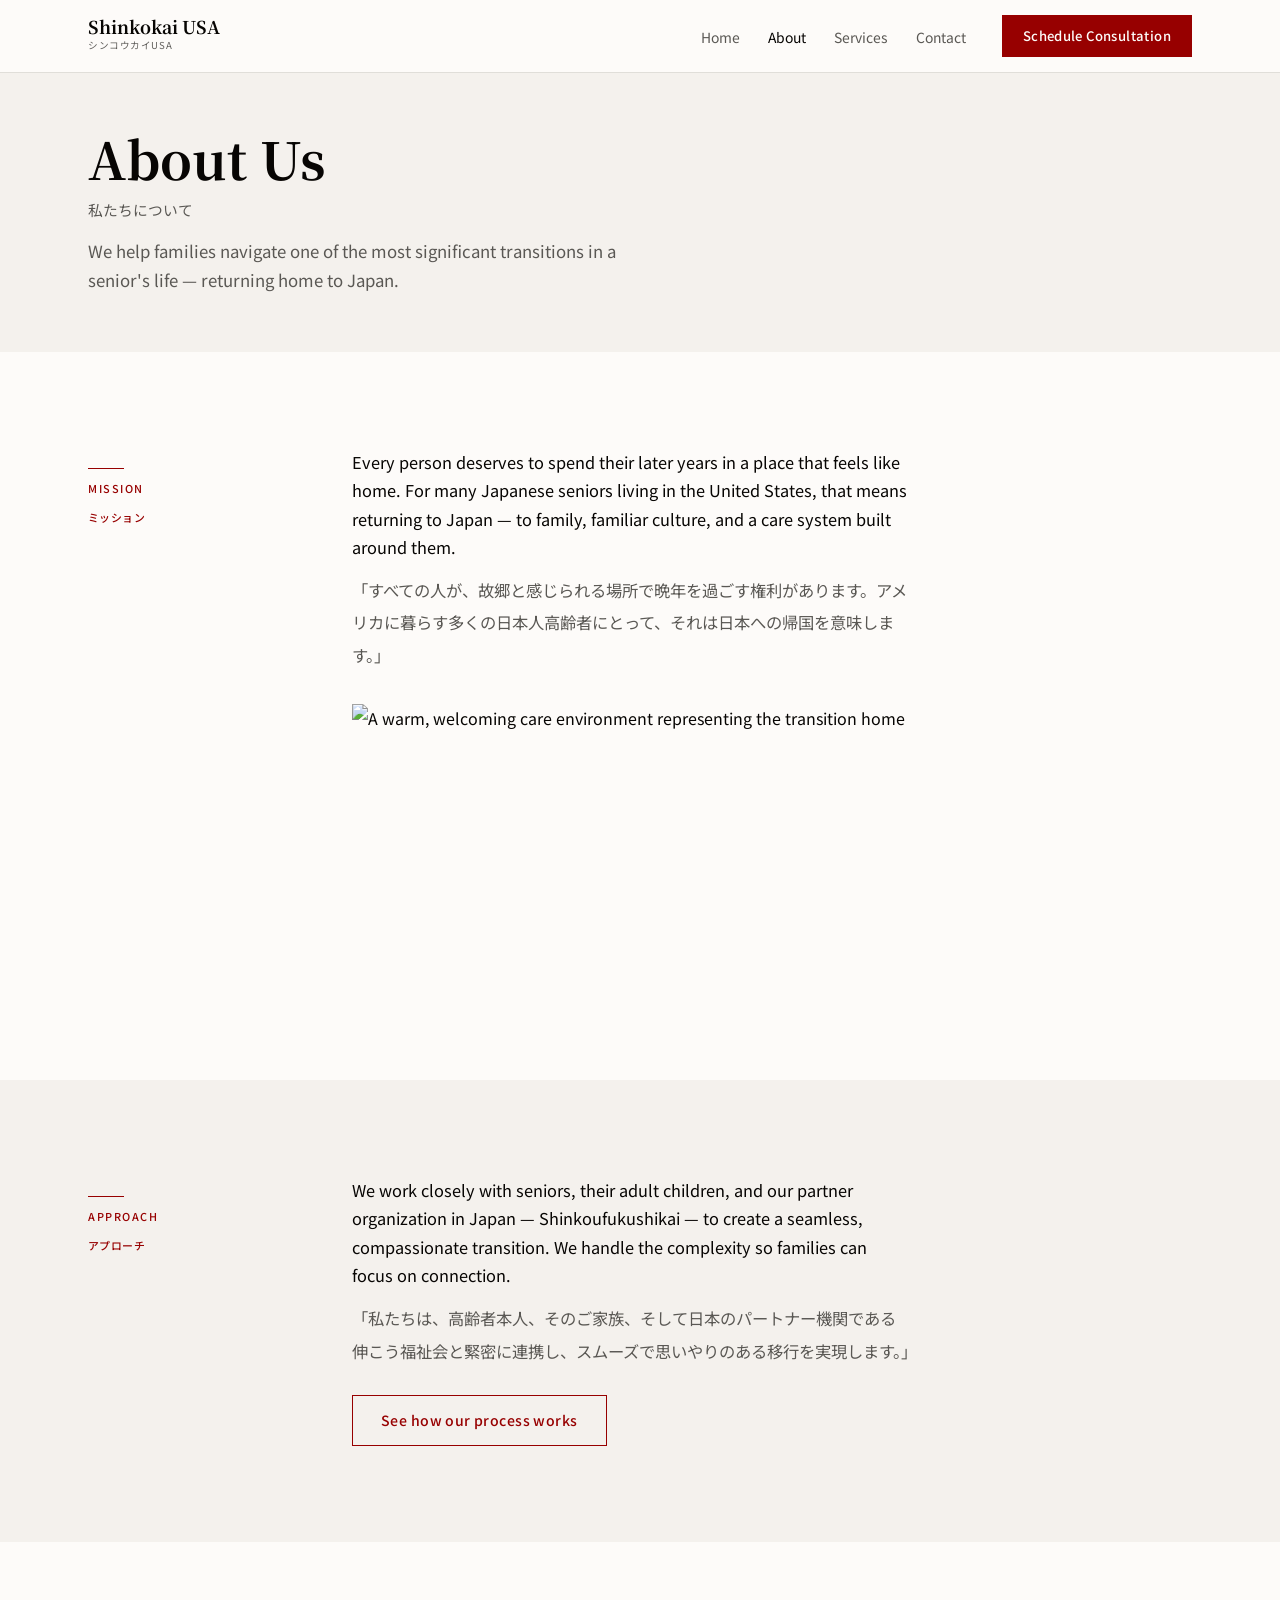
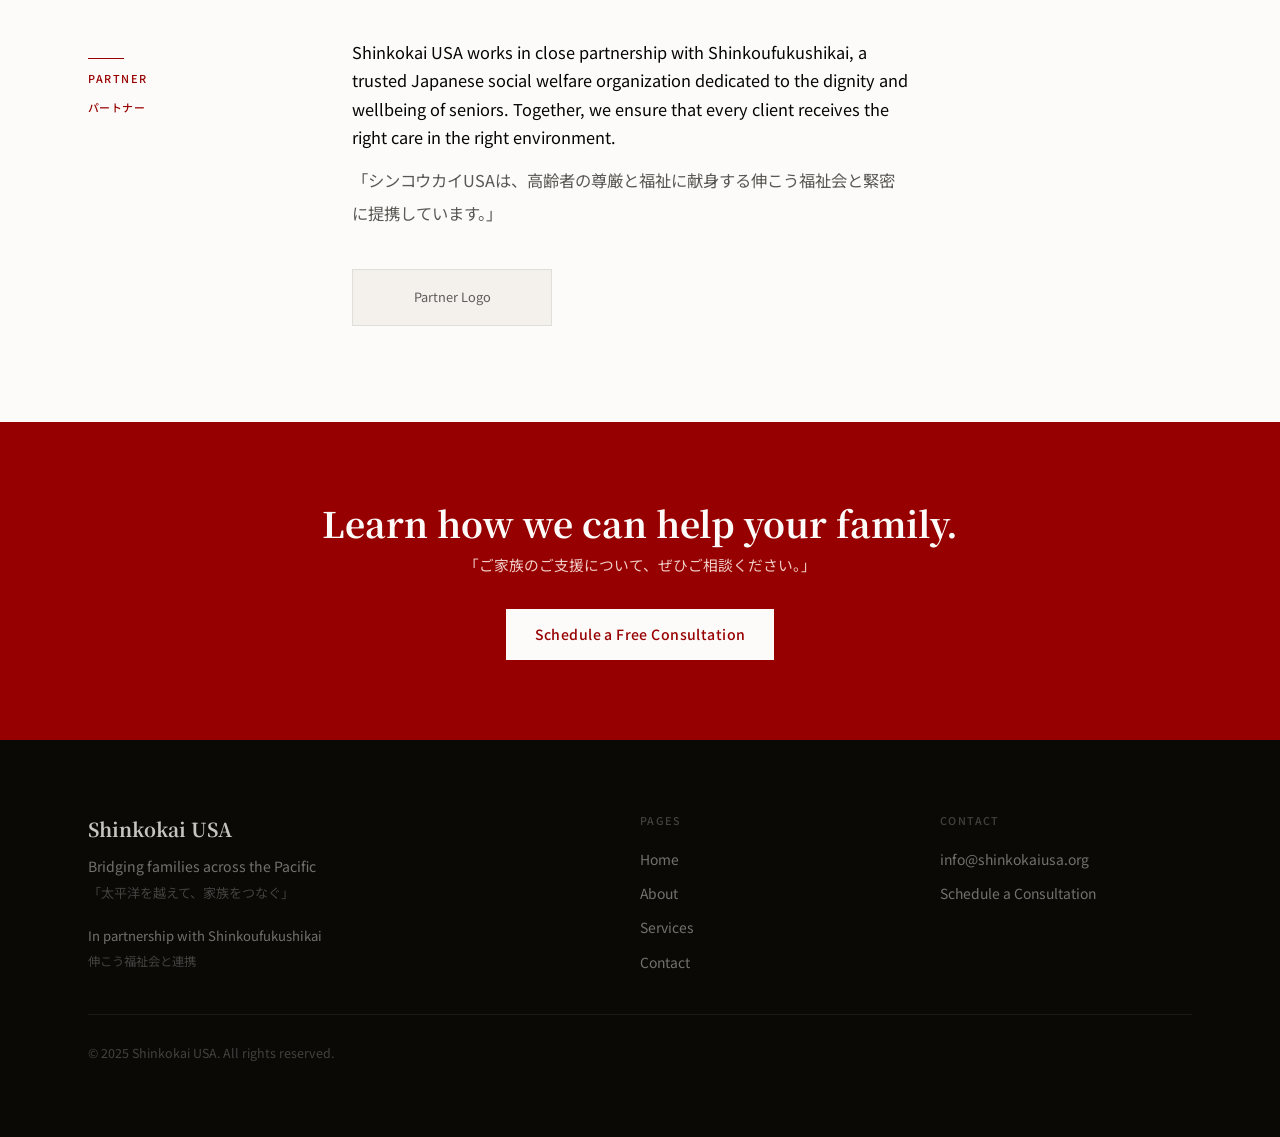
==== about.html @ c12b2ae3 "Initial commit" ====
<!DOCTYPE html>
<html lang="en">
<head>
  <meta charset="UTF-8">
  <meta name="viewport" content="width=device-width, initial-scale=1.0">
  <title>About Us — Shinkokai USA</title>
  <meta name="description" content="Learn about Shinkokai USA's mission to help Japanese seniors return home with dignity, and our partnership with Shinkoufukushikai.">
  <link rel="preconnect" href="https://fonts.googleapis.com">
  <link rel="preconnect" href="https://fonts.gstatic.com" crossorigin>
  <link href="https://fonts.googleapis.com/css2?family=Noto+Sans+JP:wght@400;500;700&family=Noto+Serif+JP:wght@400;500;700&display=swap" rel="stylesheet">
  <link rel="stylesheet" href="css/style.css">
</head>
<body>

  <!-- Navigation -->
  <header class="site-header has-bg" id="site-header" role="banner">
    <nav class="nav" aria-label="Main navigation">
      <div class="nav__inner container">
        <a href="index.html" class="nav__logo" aria-label="Shinkokai USA — home">
          <span class="nav__logo-en">Shinkokai USA</span>
          <span class="nav__logo-ja" lang="ja">シンコウカイUSA</span>
        </a>
        <button
          class="nav__hamburger"
          id="nav-hamburger"
          aria-expanded="false"
          aria-controls="nav-menu"
          aria-label="Open navigation menu"
        >
          <span></span>
          <span></span>
          <span></span>
        </button>
        <div class="nav__menu" id="nav-menu">
          <ul class="nav__links" role="list">
            <li><a href="index.html">Home</a></li>
            <li><a href="about.html">About</a></li>
            <li><a href="services.html">Services</a></li>
            <li><a href="contact.html">Contact</a></li>
          </ul>
          <a href="contact.html" class="btn btn--primary nav__cta">Schedule Consultation</a>
        </div>
        <div class="nav__backdrop" id="nav-backdrop" aria-hidden="true"></div>
      </div>
    </nav>
  </header>

  <main>

    <!-- Page Banner -->
    <section class="page-banner" aria-label="About Shinkokai USA">
      <div class="container">
        <h1>About Us</h1>
        <p class="lang-ja" lang="ja">私たちについて</p>
        <p class="page-banner__sub">We help families navigate one of the most significant transitions in a senior's life — returning home to Japan.</p>
      </div>
    </section>

    <!-- Mission -->
    <section class="about-section" aria-label="Our mission">
      <div class="container">
        <div class="about-section__inner">
          <div class="about-section__label-col">
            <span class="label">MISSION<br><span lang="ja" style="letter-spacing:0.04em;">ミッション</span></span>
          </div>
          <div class="about-section__body reveal">
            <p>Every person deserves to spend their later years in a place that feels like home. For many Japanese seniors living in the United States, that means returning to Japan — to family, familiar culture, and a care system built around them.</p>
            <p class="lang-ja" lang="ja">「すべての人が、故郷と感じられる場所で晩年を過ごす権利があります。アメリカに暮らす多くの日本人高齢者にとって、それは日本への帰国を意味します。」</p>
            <div class="about-section__image" style="margin-top:32px;">
              <img
                src="https://placehold.co/800x380/e8e0d8/999999?text=Photo"
                alt="A warm, welcoming care environment representing the transition home"
                width="800"
                height="380"
                loading="lazy"
              >
            </div>
          </div>
        </div>
      </div>
    </section>

    <!-- Approach -->
    <section class="about-section" style="background: var(--surface-alt);" aria-label="Our approach">
      <div class="container">
        <div class="about-section__inner">
          <div class="about-section__label-col">
            <span class="label">APPROACH<br><span lang="ja" style="letter-spacing:0.04em;">アプローチ</span></span>
          </div>
          <div class="about-section__body reveal">
            <p>We work closely with seniors, their adult children, and our partner organization in Japan — Shinkoufukushikai — to create a seamless, compassionate transition. We handle the complexity so families can focus on connection.</p>
            <p class="lang-ja" lang="ja">「私たちは、高齢者本人、そのご家族、そして日本のパートナー機関である伸こう福祉会と緊密に連携し、スムーズで思いやりのある移行を実現します。」</p>
            <a href="services.html" class="btn btn--outline" style="margin-top:12px;">See how our process works</a>
          </div>
        </div>
      </div>
    </section>

    <!-- Partner -->
    <section class="about-section" aria-label="Our partner organization">
      <div class="container">
        <div class="about-section__inner">
          <div class="about-section__label-col">
            <span class="label">PARTNER<br><span lang="ja" style="letter-spacing:0.04em;">パートナー</span></span>
          </div>
          <div class="about-section__body reveal">
            <p>Shinkokai USA works in close partnership with Shinkoufukushikai, a trusted Japanese social welfare organization dedicated to the dignity and wellbeing of seniors. Together, we ensure that every client receives the right care in the right environment.</p>
            <p class="lang-ja" lang="ja">「シンコウカイUSAは、高齢者の尊厳と福祉に献身する伸こう福祉会と緊密に提携しています。」</p>
            <div class="partner-placeholder" aria-label="Shinkoufukushikai partner logo — coming soon">
              Partner Logo
            </div>
          </div>
        </div>
      </div>
    </section>

    <!-- CTA Banner -->
    <section class="cta-banner" aria-label="Get in touch">
      <div class="container">
        <div class="cta-banner__inner reveal">
          <h2>Learn how we can help your family.</h2>
          <p class="lang-ja" lang="ja">「ご家族のご支援について、ぜひご相談ください。」</p>
          <a href="contact.html" class="btn btn--light">Schedule a Free Consultation</a>
        </div>
      </div>
    </section>

  </main>

  <!-- Footer -->
  <footer class="site-footer" role="contentinfo">
    <div class="container">
      <div class="footer__top">
        <div class="footer__brand-col">
          <p class="footer__brand-name">Shinkokai USA</p>
          <p class="footer__tagline">Bridging families across the Pacific</p>
          <p class="footer__tagline-ja" lang="ja">「太平洋を越えて、家族をつなぐ」</p>
          <p class="footer__partner">In partnership with Shinkoufukushikai</p>
          <p class="footer__partner-ja" lang="ja">伸こう福祉会と連携</p>
        </div>
        <div>
          <p class="footer__col-title">Pages</p>
          <nav aria-label="Footer navigation">
            <div class="footer__nav-links">
              <a href="index.html">Home</a>
              <a href="about.html">About</a>
              <a href="services.html">Services</a>
              <a href="contact.html">Contact</a>
            </div>
          </nav>
        </div>
        <div>
          <p class="footer__col-title">Contact</p>
          <div class="footer__nav-links">
            <a href="mailto:info@shinkokaiusa.org">info@shinkokaiusa.org</a>
            <a href="contact.html">Schedule a Consultation</a>
          </div>
        </div>
      </div>
      <div class="footer__bottom">
        <p>&copy; 2025 Shinkokai USA. All rights reserved.</p>
      </div>
    </div>
  </footer>

  <script src="js/main.js"></script>
</body>
</html>
---- css/style.css ----
/* ================================================================
   Shinkokai USA — Shared Stylesheet
   ================================================================ */

/* === Design Tokens ======================================== */
:root {
  --crimson:       oklch(42% 0.18  29);
  --crimson-dark:  oklch(36% 0.17  29);
  --crimson-tint:  oklch(96% 0.025 29);

  --surface:       oklch(99% 0.004 80);
  --surface-alt:   oklch(96% 0.007 80);
  --border:        oklch(90% 0.007 80);

  --text:          oklch(12% 0.008 80);
  --text-mid:      oklch(46% 0.006 80);
  --text-muted:    oklch(48% 0.005 80);

  --footer-bg:     oklch(14% 0.008 80);
  --footer-text:   oklch(82% 0.004 80);
  --footer-mid:    oklch(55% 0.004 80);
  --footer-muted:  oklch(38% 0.004 80);
  --footer-border: oklch(22% 0.006 80);

  --font-serif: 'Noto Serif JP', 'Georgia', serif;
  --font-sans:  'Noto Sans JP', system-ui, sans-serif;

  --space-h:   clamp(20px, 4vw, 48px);
  --section-v: clamp(60px, 8vw, 96px);
  --max-w:     1200px;
  --nav-h:     72px;

  --ease: cubic-bezier(0.16, 1, 0.3, 1);
}

/* === Reset ================================================ */
*, *::before, *::after { box-sizing: border-box; margin: 0; padding: 0; }

html {
  font-size: 16px;
  scroll-behavior: smooth;
  -webkit-text-size-adjust: 100%;
}

body {
  font-family: var(--font-sans);
  font-size: 1rem;
  line-height: 1.75;
  color: var(--text);
  background: var(--surface);
}

img, picture { max-width: 100%; height: auto; display: block; }
ul, ol { list-style: none; }
a { color: inherit; text-decoration: none; }
button { font-family: inherit; cursor: pointer; background: none; border: none; padding: 0; }

/* === Accessibility ======================================= */
:focus-visible {
  outline: 2px solid var(--crimson);
  outline-offset: 3px;
}

/* === Layout ============================================== */
.container {
  max-width: var(--max-w);
  margin-inline: auto;
  padding-inline: var(--space-h);
}

/* === Typography ========================================== */
h1, h2, h3, h4 {
  font-family: var(--font-serif);
  line-height: 1.2;
  color: var(--text);
}

p { max-width: 65ch; }

.lang-ja {
  display: block;
  font-size: 0.92em;
  line-height: 2;
  color: var(--text-mid);
}

/* === Section Label ======================================= */
.label {
  display: inline-flex;
  flex-direction: column;
  gap: 10px;
  font-family: var(--font-sans);
  font-size: 0.68rem;
  font-weight: 500;
  letter-spacing: 0.14em;
  text-transform: uppercase;
  color: var(--crimson);
  margin-bottom: 32px;
}

.label::before {
  content: '';
  width: 36px;
  height: 1px;
  background: var(--crimson);
}

/* === Buttons ============================================= */
.btn {
  display: inline-block;
  padding: 12px 28px;
  font-family: var(--font-sans);
  font-size: 0.88rem;
  font-weight: 500;
  letter-spacing: 0.03em;
  border: 1.5px solid transparent;
  cursor: pointer;
  text-align: center;
  transition:
    background 150ms var(--ease),
    color 150ms var(--ease),
    border-color 150ms var(--ease);
}

.btn--primary {
  background: var(--crimson);
  color: var(--surface);
  border-color: var(--crimson);
}

.btn--primary:hover,
.btn--primary:focus-visible {
  background: var(--crimson-dark);
  border-color: var(--crimson-dark);
}

.btn--outline {
  background: transparent;
  color: var(--crimson);
  border-color: var(--crimson);
}

.btn--outline:hover,
.btn--outline:focus-visible {
  background: var(--crimson);
  color: var(--surface);
}

.btn--light {
  background: var(--surface);
  color: var(--crimson);
  border-color: var(--surface);
}

.btn--light:hover,
.btn--light:focus-visible {
  background: var(--crimson-tint);
  border-color: var(--crimson-tint);
  color: var(--crimson-dark);
}

/* === Navigation ========================================== */
.site-header {
  position: fixed;
  inset: 0 0 auto;
  z-index: 200;
  height: var(--nav-h);
  transition: background 200ms var(--ease), box-shadow 200ms var(--ease);
}

.site-header.has-bg {
  background: var(--surface);
  box-shadow: 0 1px 0 var(--border);
}

.nav {
  height: 100%;
}

.nav__inner {
  display: flex;
  align-items: center;
  justify-content: space-between;
  gap: 24px;
  height: 100%;
}

.nav__logo {
  display: flex;
  flex-direction: column;
  gap: 2px;
  flex-shrink: 0;
}

.nav__logo-en {
  font-family: var(--font-serif);
  font-size: 1.1rem;
  font-weight: 700;
  color: var(--text);
  line-height: 1;
}

.nav__logo-ja {
  font-size: 0.6rem;
  color: var(--text-muted);
  letter-spacing: 0.06em;
}

.nav__menu {
  display: flex;
  align-items: center;
  gap: 36px;
}

.nav__links {
  display: flex;
  gap: 28px;
}

.nav__links a {
  font-size: 0.87rem;
  font-weight: 400;
  color: var(--text-mid);
  transition: color 150ms var(--ease);
}

.nav__links a:hover,
.nav__links a[aria-current="page"] {
  color: var(--text);
}

.nav__cta {
  font-size: 0.82rem;
  padding: 9px 20px;
}

.nav__hamburger {
  display: none;
  flex-direction: column;
  justify-content: center;
  gap: 5px;
  width: 40px;
  height: 40px;
  z-index: 210;
}

.nav__hamburger span {
  display: block;
  width: 22px;
  height: 1.5px;
  background: var(--text);
  transition: transform 200ms var(--ease), opacity 150ms var(--ease);
  transform-origin: center;
}

.nav__hamburger[aria-expanded="true"] span:nth-child(1) {
  transform: translateY(6.5px) rotate(45deg);
}
.nav__hamburger[aria-expanded="true"] span:nth-child(2) {
  opacity: 0;
}
.nav__hamburger[aria-expanded="true"] span:nth-child(3) {
  transform: translateY(-6.5px) rotate(-45deg);
}

.nav__backdrop {
  display: none;
  position: fixed;
  inset: 0;
  background: oklch(0% 0 0 / 0.3);
  z-index: 190;
  cursor: pointer;
}

.nav__backdrop.open { display: block; }

/* === Page Banner (inner pages) =========================== */
.page-banner {
  padding-top: calc(var(--nav-h) + 56px);
  padding-bottom: 56px;
  background: var(--surface-alt);
}

.page-banner h1 {
  font-size: clamp(2rem, 4.5vw, 3.2rem);
  margin-bottom: 6px;
}

.page-banner__sub {
  margin-top: 12px;
  font-size: 1.05rem;
  color: var(--text-mid);
  max-width: 60ch;
}

.page-banner__sub-ja {
  font-size: 0.9rem;
  line-height: 1.9;
  color: var(--text-muted);
  margin-top: 6px;
  max-width: 56ch;
}

/* === Hero (home) ========================================= */
.hero {
  min-height: 90vh;
  display: grid;
  grid-template-columns: 1fr 1fr;
  background: var(--surface-alt);
  padding-top: var(--nav-h);
  overflow: hidden;
}

.hero__content {
  display: flex;
  align-items: center;
}

.hero__text {
  padding-block: clamp(56px, 8vw, 96px);
  max-width: 560px;
}

.hero__eyebrow {
  display: inline-flex;
  flex-direction: column;
  gap: 10px;
  font-family: var(--font-sans);
  font-size: 0.68rem;
  font-weight: 500;
  letter-spacing: 0.14em;
  text-transform: uppercase;
  color: var(--crimson);
  margin-bottom: 28px;
}

.hero__eyebrow::before {
  content: '';
  width: 36px;
  height: 1px;
  background: var(--crimson);
}

.hero__h1 {
  font-size: clamp(2.4rem, 4.8vw, 3.8rem);
  line-height: 1.12;
  margin-bottom: 6px;
}

.hero__h1-ja {
  font-family: var(--font-serif);
  font-size: clamp(1.1rem, 2.2vw, 1.45rem);
  font-weight: 500;
  color: var(--text-mid);
  line-height: 1.6;
  margin-bottom: 28px;
  max-width: none;
}

.hero__sub {
  font-size: clamp(0.95rem, 1.4vw, 1.05rem);
  color: var(--text-mid);
  max-width: 48ch;
  margin-bottom: 6px;
}

.hero__sub-ja {
  font-size: 0.87rem;
  line-height: 1.95;
  color: var(--text-muted);
  max-width: 44ch;
  margin-bottom: 36px;
}

.hero__actions {
  display: flex;
  flex-direction: column;
  gap: 10px;
  align-items: flex-start;
}

.hero__cta-ja {
  font-size: 0.77rem;
  color: var(--text-muted);
}

.hero__image {
  position: relative;
  overflow: hidden;
  min-height: 400px;
}

.hero__image img {
  width: 100%;
  height: 100%;
  object-fit: cover;
}

/* === Home: About Brief =================================== */
.home-about {
  padding-block: var(--section-v);
}

.home-about__inner {
  display: grid;
  grid-template-columns: 180px 1fr;
  gap: clamp(32px, 6vw, 72px);
  align-items: center;
}

.home-about__body h2 {
  font-size: clamp(1.4rem, 2.5vw, 1.9rem);
  margin-bottom: 16px;
}

.home-about__body .lang-ja {
  margin-top: 6px;
  margin-bottom: 28px;
}

/* === Home: Services Preview ============================== */
.services-preview {
  padding-block: var(--section-v);
  background: var(--surface-alt);
}

.services-preview__header {
  margin-bottom: clamp(36px, 5vw, 56px);
}

.services-preview__header h2 {
  font-size: clamp(1.4rem, 2.5vw, 1.9rem);
  margin-bottom: 6px;
}

.service-grid {
  display: grid;
  grid-template-columns: repeat(3, 1fr);
  gap: 1px;
  background: var(--border);
}

.service-card {
  background: var(--surface-alt);
  padding: clamp(28px, 4vw, 44px) clamp(22px, 3vw, 36px);
}

.service-card__num {
  font-family: var(--font-serif);
  font-size: 2.8rem;
  font-weight: 700;
  color: var(--crimson);
  opacity: 0.28;
  line-height: 1;
  margin-bottom: 22px;
  letter-spacing: -0.02em;
}

.service-card__title {
  font-family: var(--font-serif);
  font-size: 1.1rem;
  font-weight: 700;
  margin-bottom: 4px;
}

.service-card__title-ja {
  font-size: 0.84rem;
  color: var(--text-mid);
  margin-bottom: 14px;
}

.service-card__desc {
  font-size: 0.88rem;
  color: var(--text-mid);
  max-width: 36ch;
  line-height: 1.65;
}

.services-cta-link {
  margin-top: clamp(36px, 5vw, 52px);
}

.services-cta-link a {
  font-size: 0.88rem;
  font-weight: 500;
  color: var(--crimson);
  border-bottom: 1px solid var(--crimson);
  padding-bottom: 2px;
  transition: opacity 150ms var(--ease);
}

.services-cta-link a:hover {
  opacity: 0.7;
}

/* === CTA Banner ========================================== */
.cta-banner {
  padding-block: clamp(56px, 7vw, 80px);
  background: var(--crimson);
}

.cta-banner__inner {
  display: flex;
  flex-direction: column;
  align-items: center;
  text-align: center;
  gap: 6px;
}

.cta-banner h2 {
  color: var(--surface);
  font-size: clamp(1.5rem, 3vw, 2.2rem);
}

.cta-banner .lang-ja {
  color: oklch(88% 0.04 29);
  margin-bottom: 24px;
}

/* === About Page ========================================== */
.about-section {
  padding-block: var(--section-v);
}

.about-section__inner {
  display: grid;
  grid-template-columns: 200px 1fr;
  gap: clamp(32px, 5vw, 64px);
  align-items: start;
}

.about-section__body p {
  font-size: 1.02rem;
  margin-bottom: 16px;
  max-width: 62ch;
}

.about-section__body p + .lang-ja {
  margin-top: -4px;
  margin-bottom: 16px;
}

.about-section__image {
  margin-top: 32px;
  overflow: hidden;
}

.about-section__image img {
  width: 100%;
  height: 280px;
  object-fit: cover;
}

.partner-placeholder {
  display: inline-flex;
  align-items: center;
  justify-content: center;
  padding: 16px 28px;
  border: 1px solid var(--border);
  background: var(--surface-alt);
  color: var(--text-muted);
  font-size: 0.8rem;
  margin-top: 24px;
  min-width: 200px;
}

/* === Services Page ======================================= */
.services-intro {
  padding-block: var(--section-v);
}

.services-intro__inner {
  display: grid;
  grid-template-columns: 1fr 1fr;
  gap: clamp(40px, 6vw, 80px);
  align-items: center;
}

.services-intro__body p {
  font-size: 1.08rem;
  color: var(--text-mid);
  max-width: 50ch;
  margin-bottom: 10px;
}

.services-intro__image {
  overflow: hidden;
}

.services-intro__image img {
  width: 100%;
  height: 320px;
  object-fit: cover;
}

.services-steps {
  padding-block: var(--section-v);
  background: var(--surface-alt);
}

.services-steps__header {
  margin-bottom: clamp(40px, 5vw, 56px);
}

.services-steps__header h2 {
  font-size: clamp(1.4rem, 2.5vw, 1.9rem);
  margin-bottom: 6px;
}

.step-list {
  border-top: 1px solid var(--border);
}

.step {
  display: grid;
  grid-template-columns: 96px 1fr;
  gap: 32px;
  padding-block: 48px;
  border-bottom: 1px solid var(--border);
}

.step__num {
  font-family: var(--font-serif);
  font-size: 2.8rem;
  font-weight: 700;
  color: var(--crimson);
  opacity: 0.3;
  line-height: 1;
  padding-top: 4px;
  letter-spacing: -0.02em;
}

.step__title {
  font-size: clamp(1.05rem, 2vw, 1.3rem);
  margin-bottom: 4px;
}

.step__title-ja {
  font-size: 0.87rem;
  color: var(--text-mid);
  margin-bottom: 16px;
}

.step__desc {
  font-size: 0.95rem;
  color: var(--text-mid);
  max-width: 60ch;
  margin-bottom: 8px;
}

.step__desc-ja {
  font-size: 0.87rem;
  line-height: 1.95;
  color: var(--text-mid);
  max-width: 56ch;
}

/* === Contact Page ======================================== */
.contact-main {
  padding-block: var(--section-v);
}

.contact-main__inner {
  display: grid;
  grid-template-columns: 5fr 7fr;
  gap: clamp(48px, 7vw, 96px);
  align-items: start;
}

.contact-info {
  padding-top: 4px;
}

.contact-info__item {
  margin-bottom: 32px;
}

.contact-info__meta-label {
  font-size: 0.67rem;
  font-weight: 500;
  letter-spacing: 0.13em;
  text-transform: uppercase;
  color: var(--text-muted);
  margin-bottom: 6px;
}

.contact-info__value {
  font-size: 0.97rem;
  color: var(--text);
  max-width: none;
}

.contact-info__note {
  padding: 20px 22px;
  background: var(--surface-alt);
  border: 1px solid var(--border);
  font-size: 0.88rem;
  color: var(--text-mid);
  line-height: 1.65;
}

.contact-info__note p {
  max-width: none;
}

/* Contact form */
.form-group {
  margin-bottom: 20px;
}

.form-label {
  display: block;
  font-size: 0.84rem;
  font-weight: 500;
  color: var(--text);
  margin-bottom: 3px;
}

.form-label-ja {
  display: block;
  font-size: 0.75rem;
  color: var(--text-muted);
  margin-bottom: 6px;
  line-height: 1.4;
}

.form-optional {
  font-size: 0.72rem;
  color: var(--text-muted);
  font-weight: 400;
  margin-left: 4px;
}

.form-input,
.form-select,
.form-textarea {
  width: 100%;
  padding: 11px 14px;
  font-family: var(--font-sans);
  font-size: 0.93rem;
  color: var(--text);
  background: var(--surface);
  border: 1px solid var(--border);
  border-radius: 0;
  outline: none;
  transition: border-color 150ms var(--ease);
  -webkit-appearance: none;
  appearance: none;
}

.form-input::placeholder,
.form-textarea::placeholder {
  color: var(--text-muted);
}

.form-input:focus,
.form-select:focus,
.form-textarea:focus {
  border-color: var(--crimson);
}

.form-select {
  background-image: url("data:image/svg+xml,%3Csvg xmlns='http://www.w3.org/2000/svg' width='12' height='7' viewBox='0 0 12 7'%3E%3Cpolyline points='1,1 6,6 11,1' fill='none' stroke='%23888' stroke-width='1.5' stroke-linecap='round' stroke-linejoin='round'/%3E%3C/svg%3E");
  background-repeat: no-repeat;
  background-position: right 14px center;
  padding-right: 40px;
  cursor: pointer;
}

.form-textarea {
  min-height: 130px;
  resize: vertical;
  line-height: 1.65;
}

.form-submit-row {
  margin-top: 8px;
}

.form-submit-row .btn {
  width: 100%;
  padding: 14px;
  font-size: 0.92rem;
}

.form-note {
  margin-top: 14px;
  font-size: 0.8rem;
  color: var(--text-muted);
  max-width: none;
}

.form-note-ja {
  font-size: 0.76rem;
  color: var(--text-muted);
  line-height: 1.7;
  margin-top: 3px;
}

.form-success {
  display: none;
  padding: 32px 28px;
  background: var(--crimson-tint);
  border: 1px solid oklch(87% 0.06 29);
  text-align: center;
}

.form-success.visible {
  display: block;
}

.form-success h3 {
  font-size: 1.1rem;
  color: var(--crimson);
  margin-bottom: 10px;
}

.form-success p {
  font-size: 0.9rem;
  color: var(--text-mid);
  max-width: 44ch;
  margin-inline: auto;
}

/* === Footer ============================================== */
.site-footer {
  background: var(--footer-bg);
  padding-block: clamp(48px, 6vw, 72px);
}

.footer__top {
  display: grid;
  grid-template-columns: 2fr 1fr 1fr;
  gap: 48px;
  padding-bottom: 40px;
  border-bottom: 1px solid var(--footer-border);
  margin-bottom: 28px;
}

.footer__brand-name {
  font-family: var(--font-serif);
  font-size: 1.2rem;
  font-weight: 700;
  color: var(--footer-text);
  margin-bottom: 8px;
  max-width: none;
}

.footer__tagline {
  font-size: 0.88rem;
  color: var(--footer-mid);
  max-width: 36ch;
}

.footer__tagline-ja {
  font-size: 0.82rem;
  color: var(--footer-muted);
  margin-top: 4px;
  max-width: none;
}

.footer__partner {
  font-size: 0.82rem;
  color: var(--footer-mid);
  margin-top: 20px;
  max-width: none;
}

.footer__partner-ja {
  font-size: 0.77rem;
  color: var(--footer-muted);
  margin-top: 3px;
  max-width: none;
}

.footer__col-title {
  font-size: 0.67rem;
  font-weight: 500;
  letter-spacing: 0.13em;
  text-transform: uppercase;
  color: var(--footer-muted);
  margin-bottom: 16px;
  max-width: none;
}

.footer__nav-links {
  display: flex;
  flex-direction: column;
  gap: 10px;
}

.footer__nav-links a {
  font-size: 0.87rem;
  color: var(--footer-mid);
  transition: color 150ms var(--ease);
  display: block;
}

.footer__nav-links a:hover {
  color: var(--footer-text);
}

.footer__bottom {
  font-size: 0.78rem;
  color: var(--footer-muted);
}

.footer__bottom p { max-width: none; }

/* === Scroll Reveal ======================================= */
@media (prefers-reduced-motion: no-preference) {
  .reveal {
    opacity: 0;
    transform: translateY(16px);
    transition: opacity 320ms var(--ease), transform 320ms var(--ease);
  }

  .reveal.in-view {
    opacity: 1;
    transform: translateY(0);
  }

  .reveal-d1 { transition-delay: 80ms; }
  .reveal-d2 { transition-delay: 160ms; }
  .reveal-d3 { transition-delay: 240ms; }
}

/* === Responsive ========================================== */
@media (max-width: 960px) {
  .hero {
    grid-template-columns: 1fr;
    min-height: auto;
  }

  .hero__image {
    height: 300px;
    order: -1;
    min-height: auto;
  }

  .hero__text {
    padding-block: 48px 64px;
    max-width: 100%;
  }

  .home-about__inner {
    grid-template-columns: 1fr;
    gap: 32px;
  }

  .service-grid {
    grid-template-columns: 1fr;
  }

  .about-section__inner {
    grid-template-columns: 1fr;
    gap: 20px;
  }

  .services-intro__inner {
    grid-template-columns: 1fr;
  }

  .contact-main__inner {
    grid-template-columns: 1fr;
  }

  .footer__top {
    grid-template-columns: 1fr 1fr;
    row-gap: 32px;
  }

  .footer__brand-col {
    grid-column: 1 / -1;
  }
}

@media (max-width: 768px) {
  .nav__hamburger {
    display: flex;
  }

  .nav__menu {
    position: fixed;
    top: 0;
    right: -100%;
    width: min(300px, 88vw);
    height: 100dvh;
    background: var(--surface);
    flex-direction: column;
    justify-content: center;
    align-items: flex-start;
    padding: 80px 40px 40px;
    box-shadow: -8px 0 32px oklch(0% 0 0 / 0.08);
    transition: right 260ms var(--ease);
    gap: 40px;
    z-index: 200;
  }

  .nav__menu.open {
    right: 0;
  }

  .nav__links {
    flex-direction: column;
    gap: 18px;
  }

  .nav__links a {
    font-size: 1.1rem;
    color: var(--text);
  }

  .nav__cta {
    font-size: 0.9rem;
    padding: 12px 24px;
  }

  .step {
    grid-template-columns: 64px 1fr;
    gap: 20px;
    padding-block: 36px;
  }

  .step__num {
    font-size: 2rem;
  }

  .footer__top {
    grid-template-columns: 1fr;
    gap: 28px;
  }

  .footer__brand-col {
    grid-column: auto;
  }
}

@media (max-width: 480px) {
  .step {
    grid-template-columns: 1fr;
    gap: 10px;
    padding-block: 32px;
  }

  .step__num {
    font-size: 1.6rem;
  }

  .cta-banner__inner {
    align-items: flex-start;
    text-align: left;
  }

  .hero__actions .btn {
    width: 100%;
    text-align: center;
  }

  .hero__h1-ja,
  .hero__sub-ja {
    max-width: 100%;
  }
}
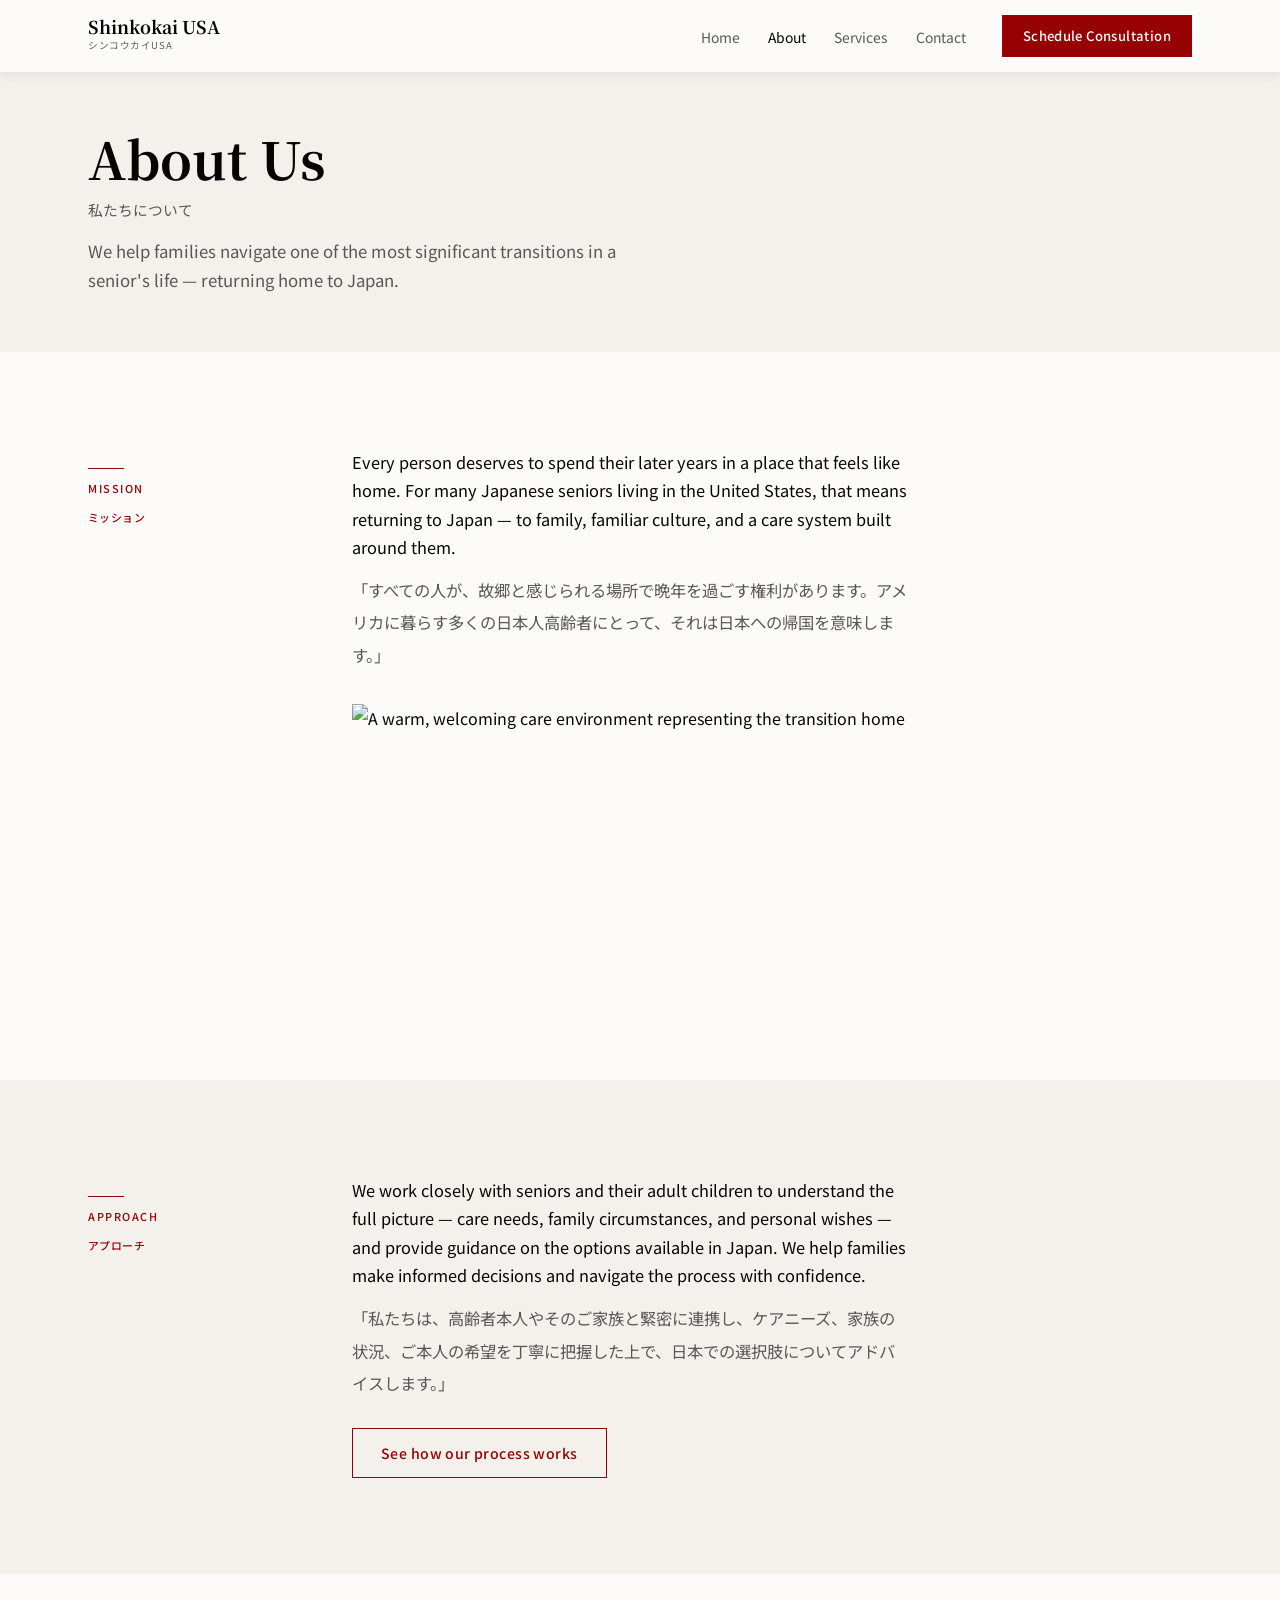
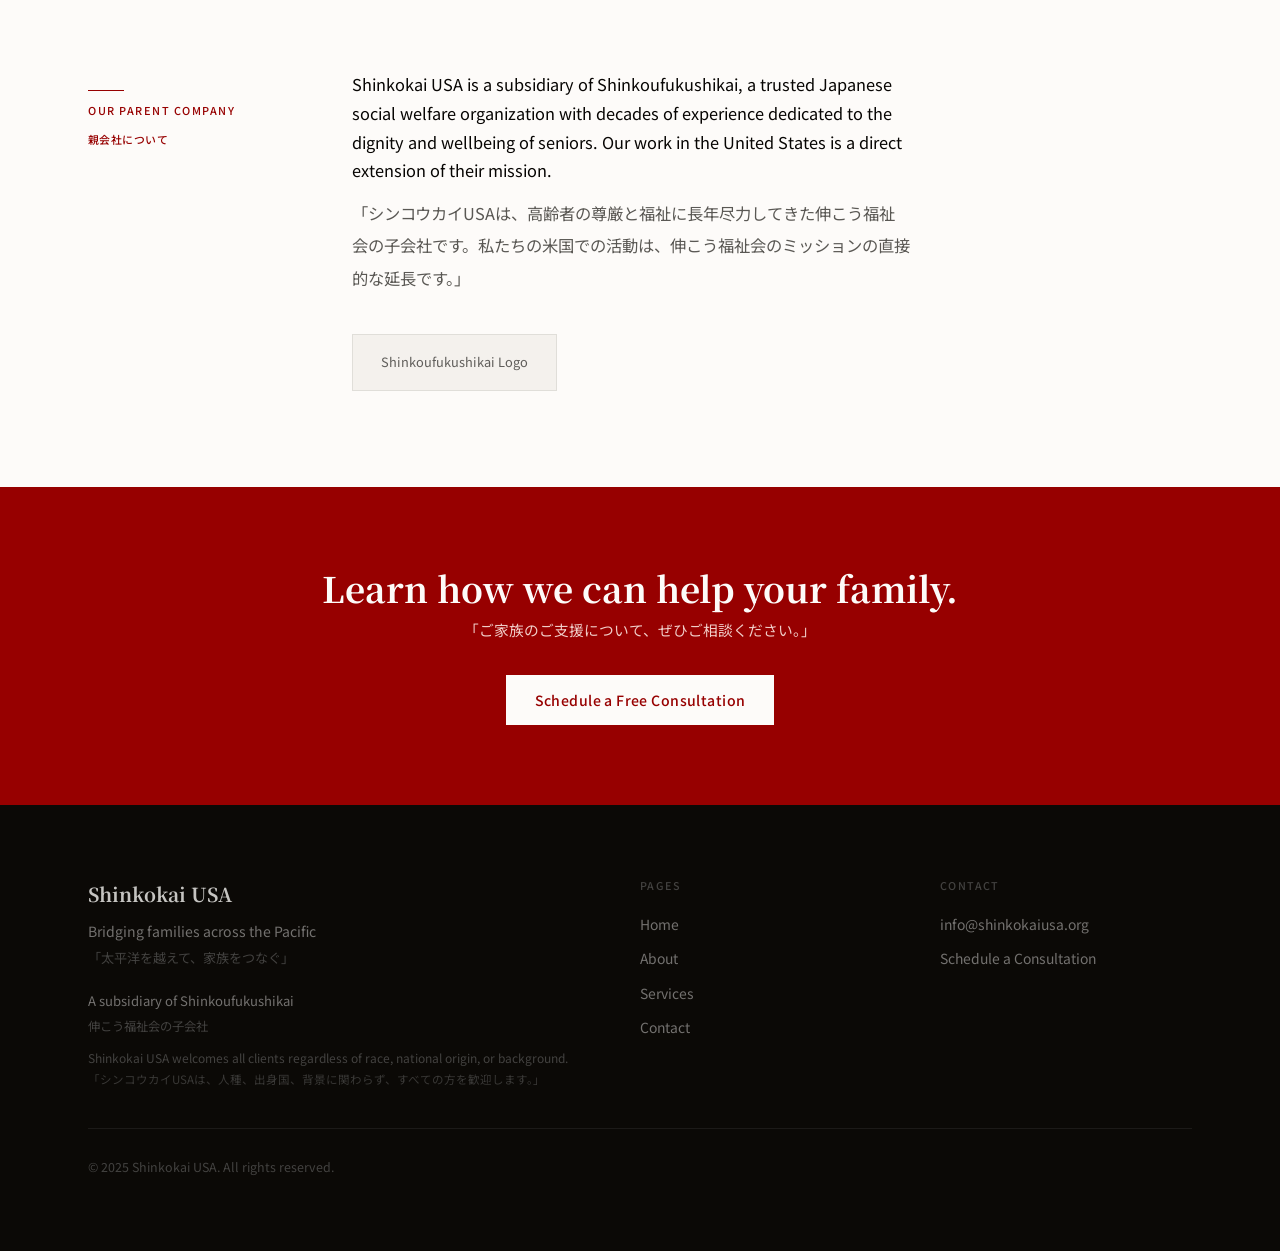
==== commit fea2a588: "Revision pass 1: advisory messaging, subsidiary language, animations - Reframe all copy to consultat" ====
--- a/about.html
+++ b/about.html
@@ -4,7 +4,7 @@
   <meta charset="UTF-8">
   <meta name="viewport" content="width=device-width, initial-scale=1.0">
   <title>About Us — Shinkokai USA</title>
-  <meta name="description" content="Learn about Shinkokai USA's mission to help Japanese seniors return home with dignity, and our partnership with Shinkoufukushikai.">
+  <meta name="description" content="Learn about Shinkokai USA's mission to help Japanese seniors return home with dignity. A subsidiary of Shinkoufukushikai.">
   <link rel="preconnect" href="https://fonts.googleapis.com">
   <link rel="preconnect" href="https://fonts.gstatic.com" crossorigin>
   <link href="https://fonts.googleapis.com/css2?family=Noto+Sans+JP:wght@400;500;700&family=Noto+Serif+JP:wght@400;500;700&display=swap" rel="stylesheet">
@@ -48,7 +48,7 @@
   <main>
 
     <!-- Page Banner -->
-    <section class="page-banner" aria-label="About Shinkokai USA">
+    <section class="page-banner reveal" aria-label="About Shinkokai USA">
       <div class="container">
         <h1>About Us</h1>
         <p class="lang-ja" lang="ja">私たちについて</p>
@@ -57,13 +57,13 @@
     </section>
 
     <!-- Mission -->
-    <section class="about-section" aria-label="Our mission">
+    <section class="about-section reveal" aria-label="Our mission">
       <div class="container">
         <div class="about-section__inner">
           <div class="about-section__label-col">
             <span class="label">MISSION<br><span lang="ja" style="letter-spacing:0.04em;">ミッション</span></span>
           </div>
-          <div class="about-section__body reveal">
+          <div class="about-section__body">
             <p>Every person deserves to spend their later years in a place that feels like home. For many Japanese seniors living in the United States, that means returning to Japan — to family, familiar culture, and a care system built around them.</p>
             <p class="lang-ja" lang="ja">「すべての人が、故郷と感じられる場所で晩年を過ごす権利があります。アメリカに暮らす多くの日本人高齢者にとって、それは日本への帰国を意味します。」</p>
             <div class="about-section__image" style="margin-top:32px;">
@@ -81,33 +81,33 @@
     </section>
 
     <!-- Approach -->
-    <section class="about-section" style="background: var(--surface-alt);" aria-label="Our approach">
+    <section class="about-section reveal" style="background: var(--surface-alt);" aria-label="Our approach">
       <div class="container">
         <div class="about-section__inner">
           <div class="about-section__label-col">
             <span class="label">APPROACH<br><span lang="ja" style="letter-spacing:0.04em;">アプローチ</span></span>
           </div>
-          <div class="about-section__body reveal">
-            <p>We work closely with seniors, their adult children, and our partner organization in Japan — Shinkoufukushikai — to create a seamless, compassionate transition. We handle the complexity so families can focus on connection.</p>
-            <p class="lang-ja" lang="ja">「私たちは、高齢者本人、そのご家族、そして日本のパートナー機関である伸こう福祉会と緊密に連携し、スムーズで思いやりのある移行を実現します。」</p>
+          <div class="about-section__body">
+            <p>We work closely with seniors and their adult children to understand the full picture — care needs, family circumstances, and personal wishes — and provide guidance on the options available in Japan. We help families make informed decisions and navigate the process with confidence.</p>
+            <p class="lang-ja" lang="ja">「私たちは、高齢者本人やそのご家族と緊密に連携し、ケアニーズ、家族の状況、ご本人の希望を丁寧に把握した上で、日本での選択肢についてアドバイスします。」</p>
             <a href="services.html" class="btn btn--outline" style="margin-top:12px;">See how our process works</a>
           </div>
         </div>
       </div>
     </section>
 
-    <!-- Partner -->
-    <section class="about-section" aria-label="Our partner organization">
+    <!-- Parent Company -->
+    <section class="about-section reveal" aria-label="Our parent company">
       <div class="container">
         <div class="about-section__inner">
           <div class="about-section__label-col">
-            <span class="label">PARTNER<br><span lang="ja" style="letter-spacing:0.04em;">パートナー</span></span>
+            <span class="label">OUR PARENT COMPANY<br><span lang="ja" style="letter-spacing:0.04em;">親会社について</span></span>
           </div>
-          <div class="about-section__body reveal">
-            <p>Shinkokai USA works in close partnership with Shinkoufukushikai, a trusted Japanese social welfare organization dedicated to the dignity and wellbeing of seniors. Together, we ensure that every client receives the right care in the right environment.</p>
-            <p class="lang-ja" lang="ja">「シンコウカイUSAは、高齢者の尊厳と福祉に献身する伸こう福祉会と緊密に提携しています。」</p>
-            <div class="partner-placeholder" aria-label="Shinkoufukushikai partner logo — coming soon">
-              Partner Logo
+          <div class="about-section__body">
+            <p>Shinkokai USA is a subsidiary of Shinkoufukushikai, a trusted Japanese social welfare organization with decades of experience dedicated to the dignity and wellbeing of seniors. Our work in the United States is a direct extension of their mission.</p>
+            <p class="lang-ja" lang="ja">「シンコウカイUSAは、高齢者の尊厳と福祉に長年尽力してきた伸こう福祉会の子会社です。私たちの米国での活動は、伸こう福祉会のミッションの直接的な延長です。」</p>
+            <div class="partner-placeholder" aria-label="Shinkoufukushikai logo — coming soon">
+              Shinkoufukushikai Logo
             </div>
           </div>
         </div>
@@ -115,9 +115,9 @@
     </section>
 
     <!-- CTA Banner -->
-    <section class="cta-banner" aria-label="Get in touch">
+    <section class="cta-banner reveal" aria-label="Get in touch">
       <div class="container">
-        <div class="cta-banner__inner reveal">
+        <div class="cta-banner__inner">
           <h2>Learn how we can help your family.</h2>
           <p class="lang-ja" lang="ja">「ご家族のご支援について、ぜひご相談ください。」</p>
           <a href="contact.html" class="btn btn--light">Schedule a Free Consultation</a>
@@ -135,8 +135,10 @@
           <p class="footer__brand-name">Shinkokai USA</p>
           <p class="footer__tagline">Bridging families across the Pacific</p>
           <p class="footer__tagline-ja" lang="ja">「太平洋を越えて、家族をつなぐ」</p>
-          <p class="footer__partner">In partnership with Shinkoufukushikai</p>
-          <p class="footer__partner-ja" lang="ja">伸こう福祉会と連携</p>
+          <p class="footer__partner">A subsidiary of Shinkoufukushikai</p>
+          <p class="footer__partner-ja" lang="ja">伸こう福祉会の子会社</p>
+          <p class="footer__nondiscrim">Shinkokai USA welcomes all clients regardless of race, national origin, or background.</p>
+          <p class="footer__nondiscrim-ja" lang="ja">「シンコウカイUSAは、人種、出身国、背景に関わらず、すべての方を歓迎します。」</p>
         </div>
         <div>
           <p class="footer__col-title">Pages</p>
--- a/css/style.css
+++ b/css/style.css
@@ -165,12 +165,12 @@
   inset: 0 0 auto;
   z-index: 200;
   height: var(--nav-h);
-  transition: background 200ms var(--ease), box-shadow 200ms var(--ease);
+  transition: background 300ms ease, box-shadow 300ms ease;
 }
 
 .site-header.has-bg {
   background: var(--surface);
-  box-shadow: 0 1px 0 var(--border);
+  box-shadow: 0 2px 12px rgba(0, 0, 0, 0.08);
 }
 
 .nav {
@@ -900,6 +900,22 @@
   color: var(--footer-text);
 }
 
+.footer__nondiscrim {
+  font-size: 0.75rem;
+  color: var(--footer-muted);
+  margin-top: 10px;
+  max-width: none;
+  line-height: 1.6;
+}
+
+.footer__nondiscrim-ja {
+  font-size: 0.72rem;
+  color: oklch(34% 0.004 80);
+  margin-top: 3px;
+  max-width: none;
+  line-height: 1.6;
+}
+
 .footer__bottom {
   font-size: 0.78rem;
   color: var(--footer-muted);
@@ -911,8 +927,8 @@
 @media (prefers-reduced-motion: no-preference) {
   .reveal {
     opacity: 0;
-    transform: translateY(16px);
-    transition: opacity 320ms var(--ease), transform 320ms var(--ease);
+    transform: translateY(24px);
+    transition: opacity 0.6s ease-out, transform 0.6s ease-out;
   }
 
   .reveal.in-view {
@@ -920,9 +936,23 @@
     transform: translateY(0);
   }
 
-  .reveal-d1 { transition-delay: 80ms; }
-  .reveal-d2 { transition-delay: 160ms; }
-  .reveal-d3 { transition-delay: 240ms; }
+  .reveal-d1 { transition-delay: 0.1s; }
+  .reveal-d2 { transition-delay: 0.2s; }
+  .reveal-d3 { transition-delay: 0.3s; }
+}
+
+/* === Hero Load Animation ================================= */
+@media (prefers-reduced-motion: no-preference) {
+  .hero-load {
+    opacity: 0;
+    transform: translateY(20px);
+    transition: opacity 0.6s ease-out, transform 0.6s ease-out;
+  }
+
+  .hero-load.in {
+    opacity: 1;
+    transform: translateY(0);
+  }
 }
 
 /* === Responsive ========================================== */
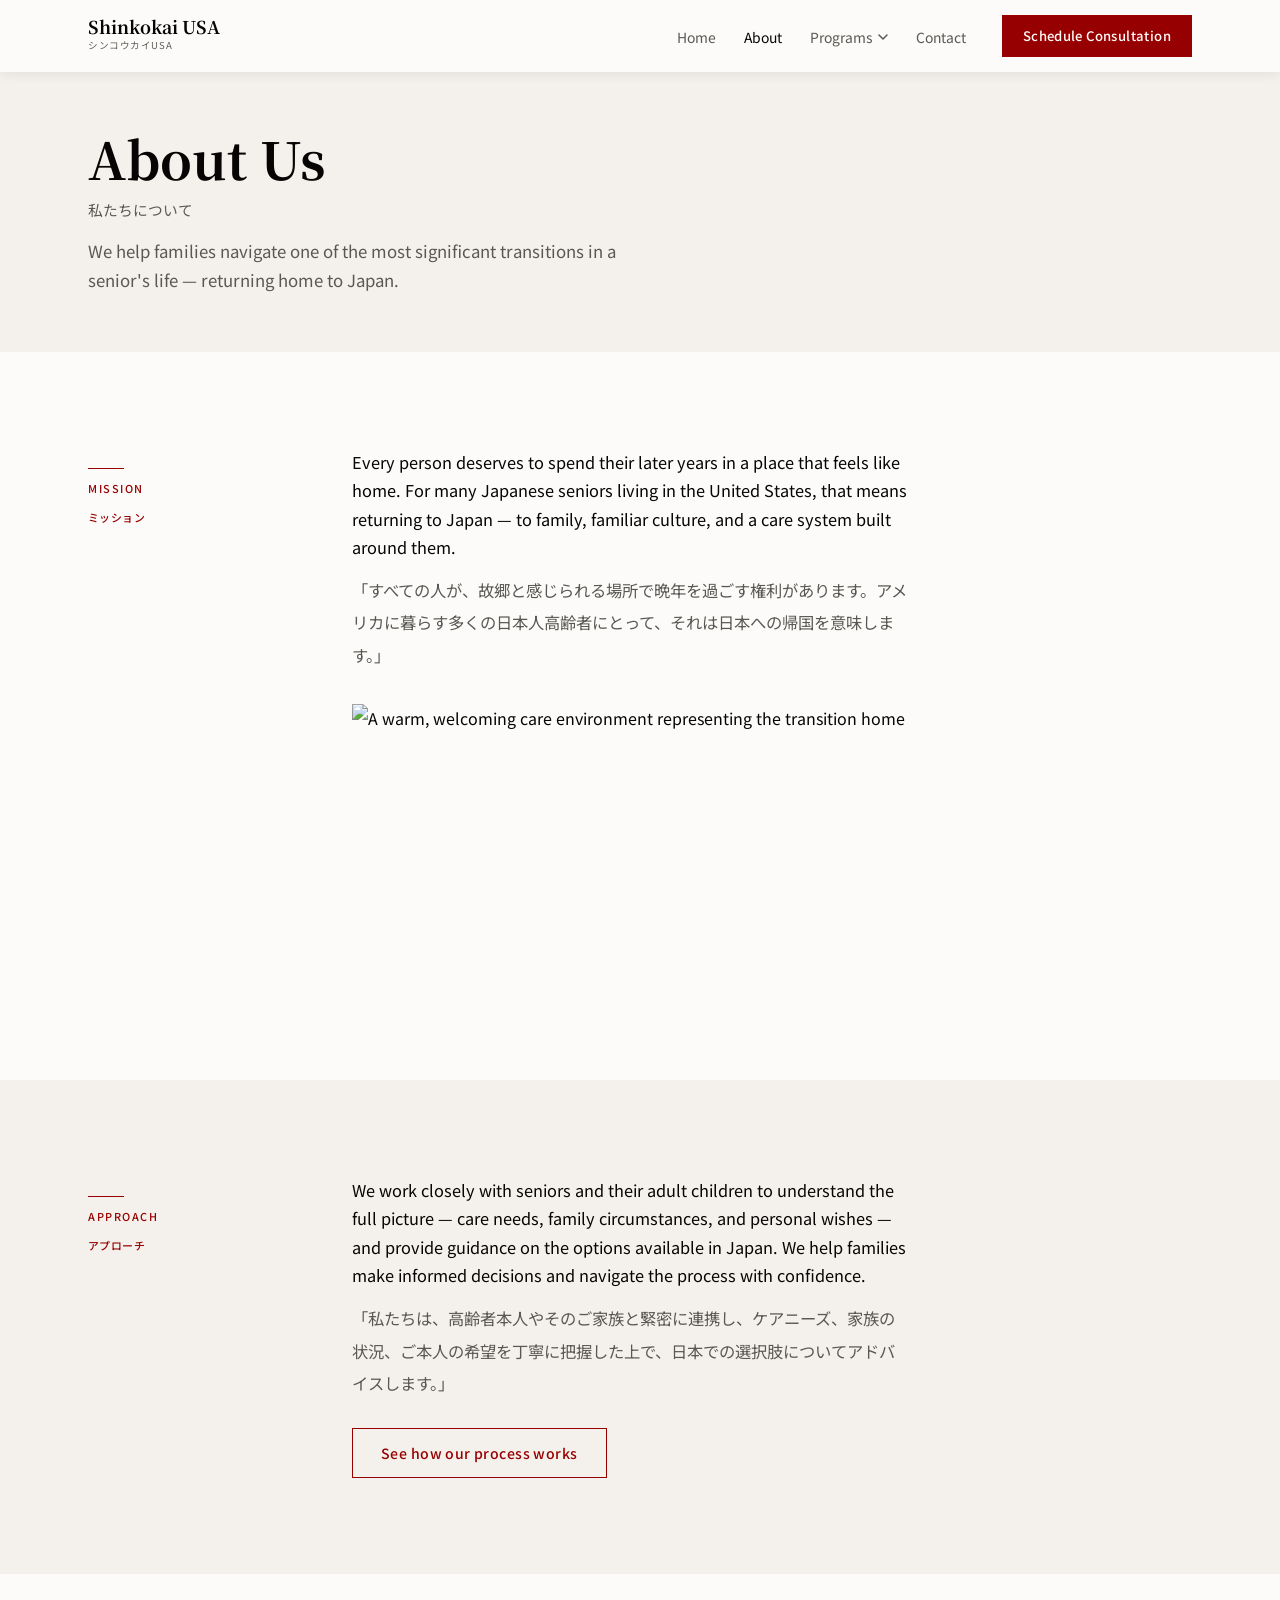
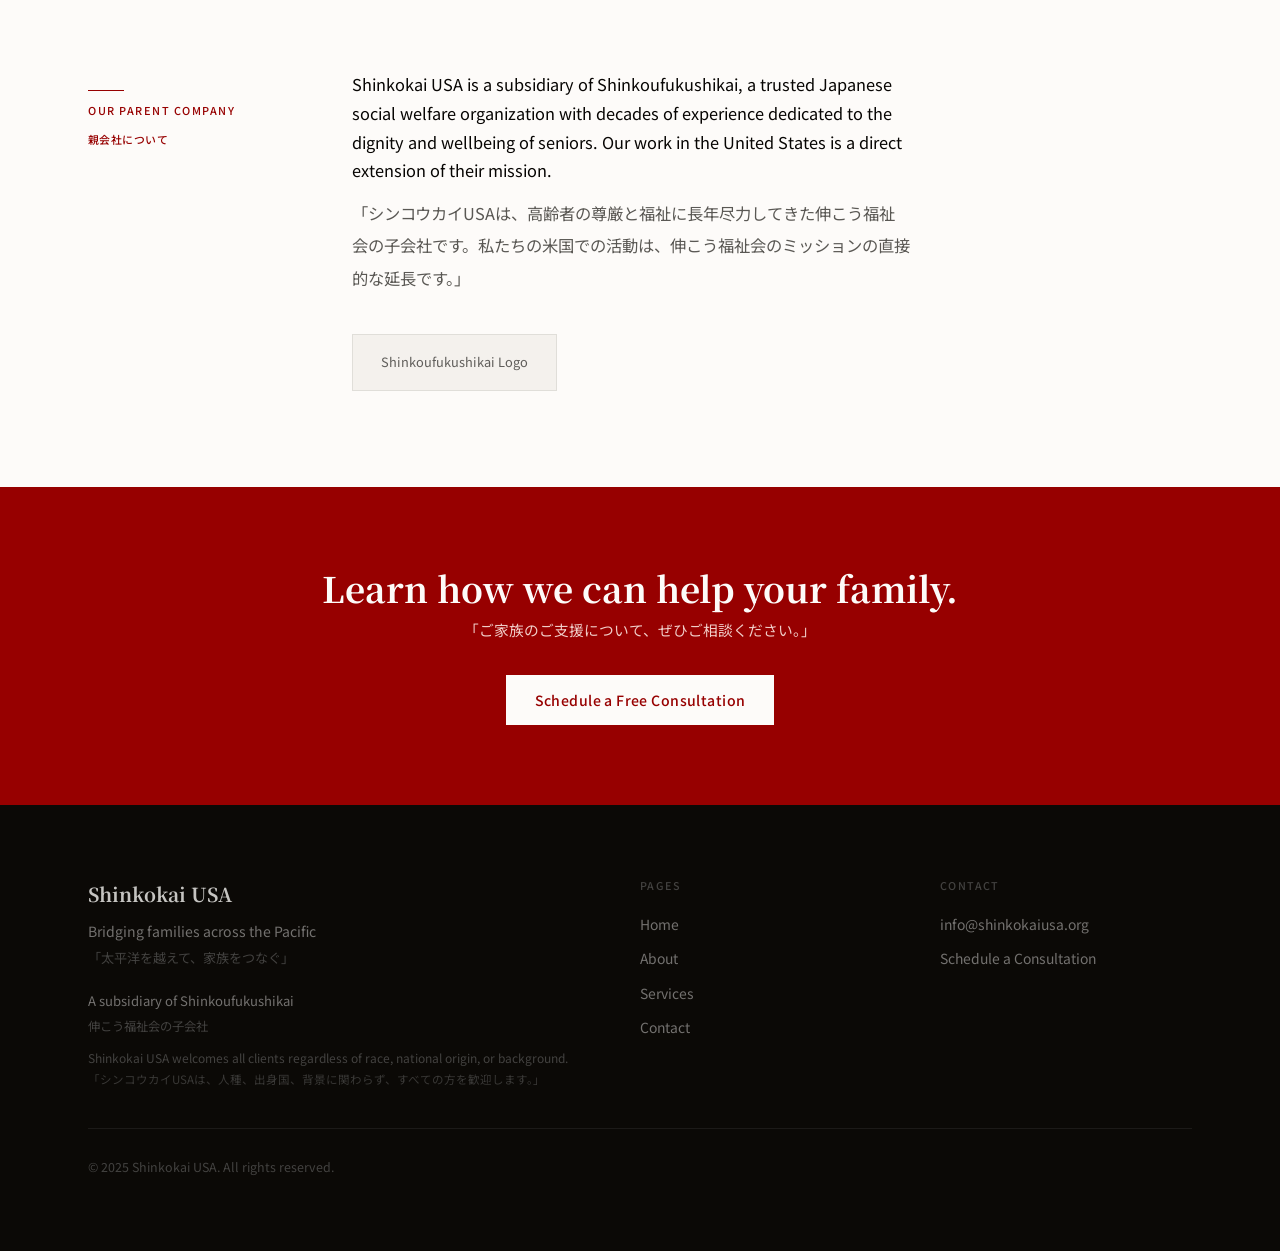
==== commit 55c30d52: "Nav upgrade: Services becomes Programs dropdown across all pages Replace flat Services nav link with" ====
--- a/about.html
+++ b/about.html
@@ -35,7 +35,18 @@
           <ul class="nav__links" role="list">
             <li><a href="index.html">Home</a></li>
             <li><a href="about.html">About</a></li>
-            <li><a href="services.html">Services</a></li>
+            <li class="nav__item nav__item--has-dropdown">
+              <button class="nav__dropdown-trigger" aria-expanded="false" aria-haspopup="true">
+                Programs
+                <svg class="nav__chevron" width="10" height="6" viewBox="0 0 10 6" aria-hidden="true" focusable="false"><polyline points="1,1 5,5 9,1" fill="none" stroke="currentColor" stroke-width="1.5" stroke-linecap="round" stroke-linejoin="round"/></svg>
+              </button>
+              <div class="nav__dropdown">
+                <a href="services.html">Return to Japan Advisory</a>
+                <a href="medical-tourism.html">Medical Tourism Japan</a>
+                <a href="trial-stay.html">Senior Trial Stay</a>
+                <a href="senior-living.html">Senior Living in Japan</a>
+              </div>
+            </li>
             <li><a href="contact.html">Contact</a></li>
           </ul>
           <a href="contact.html" class="btn btn--primary nav__cta">Schedule Consultation</a>
--- a/css/style.css
+++ b/css/style.css
@@ -229,6 +229,77 @@
   color: var(--text);
 }
 
+/* Dropdown nav */
+.nav__item {
+  position: relative;
+}
+
+.nav__dropdown-trigger {
+  display: inline-flex;
+  align-items: center;
+  gap: 5px;
+  background: none;
+  border: none;
+  padding: 0;
+  font-size: 0.87rem;
+  font-weight: 400;
+  color: var(--text-mid);
+  cursor: pointer;
+  transition: color 150ms var(--ease);
+}
+
+.nav__dropdown-trigger:hover,
+.nav__item--active .nav__dropdown-trigger {
+  color: var(--text);
+}
+
+.nav__chevron {
+  flex-shrink: 0;
+  transition: transform 200ms var(--ease);
+}
+
+.nav__item--open .nav__chevron {
+  transform: rotate(180deg);
+}
+
+.nav__dropdown {
+  position: absolute;
+  top: calc(100% + 14px);
+  left: -18px;
+  min-width: 220px;
+  background: var(--surface);
+  border: 1px solid var(--border);
+  box-shadow: 0 8px 24px rgba(0, 0, 0, 0.08);
+  padding: 6px 0;
+  opacity: 0;
+  visibility: hidden;
+  transform: translateY(-6px);
+  transition: opacity 180ms var(--ease), transform 180ms var(--ease), visibility 0s 180ms;
+  z-index: 200;
+}
+
+.nav__item--open .nav__dropdown {
+  opacity: 1;
+  visibility: visible;
+  transform: translateY(0);
+  transition: opacity 180ms var(--ease), transform 180ms var(--ease);
+}
+
+.nav__dropdown a {
+  display: block;
+  padding: 10px 18px;
+  font-size: 0.88rem;
+  color: var(--text);
+  white-space: nowrap;
+  transition: color 120ms var(--ease), background 120ms var(--ease);
+}
+
+.nav__dropdown a:hover,
+.nav__dropdown a[aria-current="page"] {
+  color: var(--crimson);
+  background: var(--surface-alt);
+}
+
 .nav__cta {
   font-size: 0.82rem;
   padding: 9px 20px;
@@ -582,6 +653,22 @@
   max-width: 50ch;
   margin-bottom: 10px;
 }
+
+.services-crosslink {
+  font-size: 0.88rem;
+  color: var(--text-mid);
+  margin-top: 16px;
+  max-width: 52ch;
+}
+
+.services-crosslink a {
+  color: var(--crimson);
+  border-bottom: 1px solid var(--crimson);
+  padding-bottom: 1px;
+  transition: opacity 150ms var(--ease);
+}
+
+.services-crosslink a:hover { opacity: 0.7; }
 
 .services-intro__image {
   overflow: hidden;
@@ -923,17 +1010,116 @@
 
 .footer__bottom p { max-width: none; }
 
+/* === Page Banner: Pricing note =========================== */
+.page-banner__price {
+  font-size: 0.88rem;
+  font-weight: 500;
+  color: var(--crimson);
+  margin-top: 16px;
+  max-width: 60ch;
+}
+
+.page-banner__price-ja {
+  font-size: 0.8rem;
+  color: var(--text-muted);
+  margin-top: 4px;
+  max-width: 56ch;
+}
+
+/* === Programs Preview (Home) ============================= */
+.programs-preview {
+  padding-block: var(--section-v);
+}
+
+.programs-preview__header {
+  margin-bottom: clamp(36px, 5vw, 56px);
+}
+
+.programs-preview__header h2 {
+  font-size: clamp(1.4rem, 2.5vw, 1.9rem);
+  margin-bottom: 6px;
+}
+
+.program-grid {
+  display: grid;
+  grid-template-columns: repeat(auto-fill, minmax(260px, 1fr));
+  gap: 1px;
+  background: var(--border);
+}
+
+.program-card {
+  background: var(--surface);
+  padding: clamp(28px, 4vw, 44px) clamp(22px, 3vw, 36px);
+  display: flex;
+  flex-direction: column;
+}
+
+.program-card__num {
+  font-family: var(--font-serif);
+  font-size: 2.8rem;
+  font-weight: 700;
+  color: var(--crimson);
+  opacity: 0.28;
+  line-height: 1;
+  margin-bottom: 22px;
+  letter-spacing: -0.02em;
+}
+
+.program-card__title {
+  font-family: var(--font-serif);
+  font-size: 1.1rem;
+  font-weight: 700;
+  margin-bottom: 4px;
+}
+
+.program-card__title-ja {
+  font-size: 0.84rem;
+  color: var(--text-mid);
+  margin-bottom: 14px;
+}
+
+.program-card__desc {
+  font-size: 0.88rem;
+  color: var(--text-mid);
+  line-height: 1.65;
+  margin-bottom: 20px;
+  flex: 1;
+}
+
+.program-card__price {
+  font-size: 0.82rem;
+  font-weight: 500;
+  color: var(--crimson);
+  margin-bottom: 18px;
+  letter-spacing: 0.01em;
+}
+
+.program-card__link {
+  font-size: 0.88rem;
+  font-weight: 500;
+  color: var(--crimson);
+  border-bottom: 1px solid var(--crimson);
+  padding-bottom: 2px;
+  align-self: flex-start;
+  transition: opacity 150ms var(--ease);
+}
+
+.program-card__link:hover { opacity: 0.7; }
+
 /* === Scroll Reveal ======================================= */
+.reveal {
+  opacity: 0;
+  transform: translateY(24px);
+}
+
+.reveal.in-view {
+  opacity: 1;
+  transform: translateY(0);
+}
+
 @media (prefers-reduced-motion: no-preference) {
   .reveal {
-    opacity: 0;
-    transform: translateY(24px);
     transition: opacity 0.6s ease-out, transform 0.6s ease-out;
-  }
-
-  .reveal.in-view {
-    opacity: 1;
-    transform: translateY(0);
   }
 
   .reveal-d1 { transition-delay: 0.1s; }
@@ -942,16 +1128,19 @@
 }
 
 /* === Hero Load Animation ================================= */
+.hero-load {
+  opacity: 0;
+  transform: translateY(20px);
+}
+
+.hero-load.in {
+  opacity: 1;
+  transform: translateY(0);
+}
+
 @media (prefers-reduced-motion: no-preference) {
   .hero-load {
-    opacity: 0;
-    transform: translateY(20px);
     transition: opacity 0.6s ease-out, transform 0.6s ease-out;
-  }
-
-  .hero-load.in {
-    opacity: 1;
-    transform: translateY(0);
   }
 }
 
@@ -1041,6 +1230,40 @@
     color: var(--text);
   }
 
+  .nav__dropdown-trigger {
+    width: 100%;
+    font-size: 1.1rem;
+    color: var(--text);
+    justify-content: space-between;
+  }
+
+  .nav__dropdown {
+    position: static;
+    opacity: 1;
+    visibility: hidden;
+    transform: none;
+    box-shadow: none;
+    border: none;
+    border-left: 2px solid var(--border);
+    padding: 4px 0 4px 12px;
+    margin-top: 4px;
+    max-height: 0;
+    overflow: hidden;
+    transition: max-height 250ms var(--ease);
+  }
+
+  .nav__item--open .nav__dropdown {
+    visibility: visible;
+    max-height: 300px;
+  }
+
+  .nav__dropdown a {
+    padding: 8px 0;
+    font-size: 1rem;
+    white-space: normal;
+    background: none;
+  }
+
   .nav__cta {
     font-size: 0.9rem;
     padding: 12px 24px;
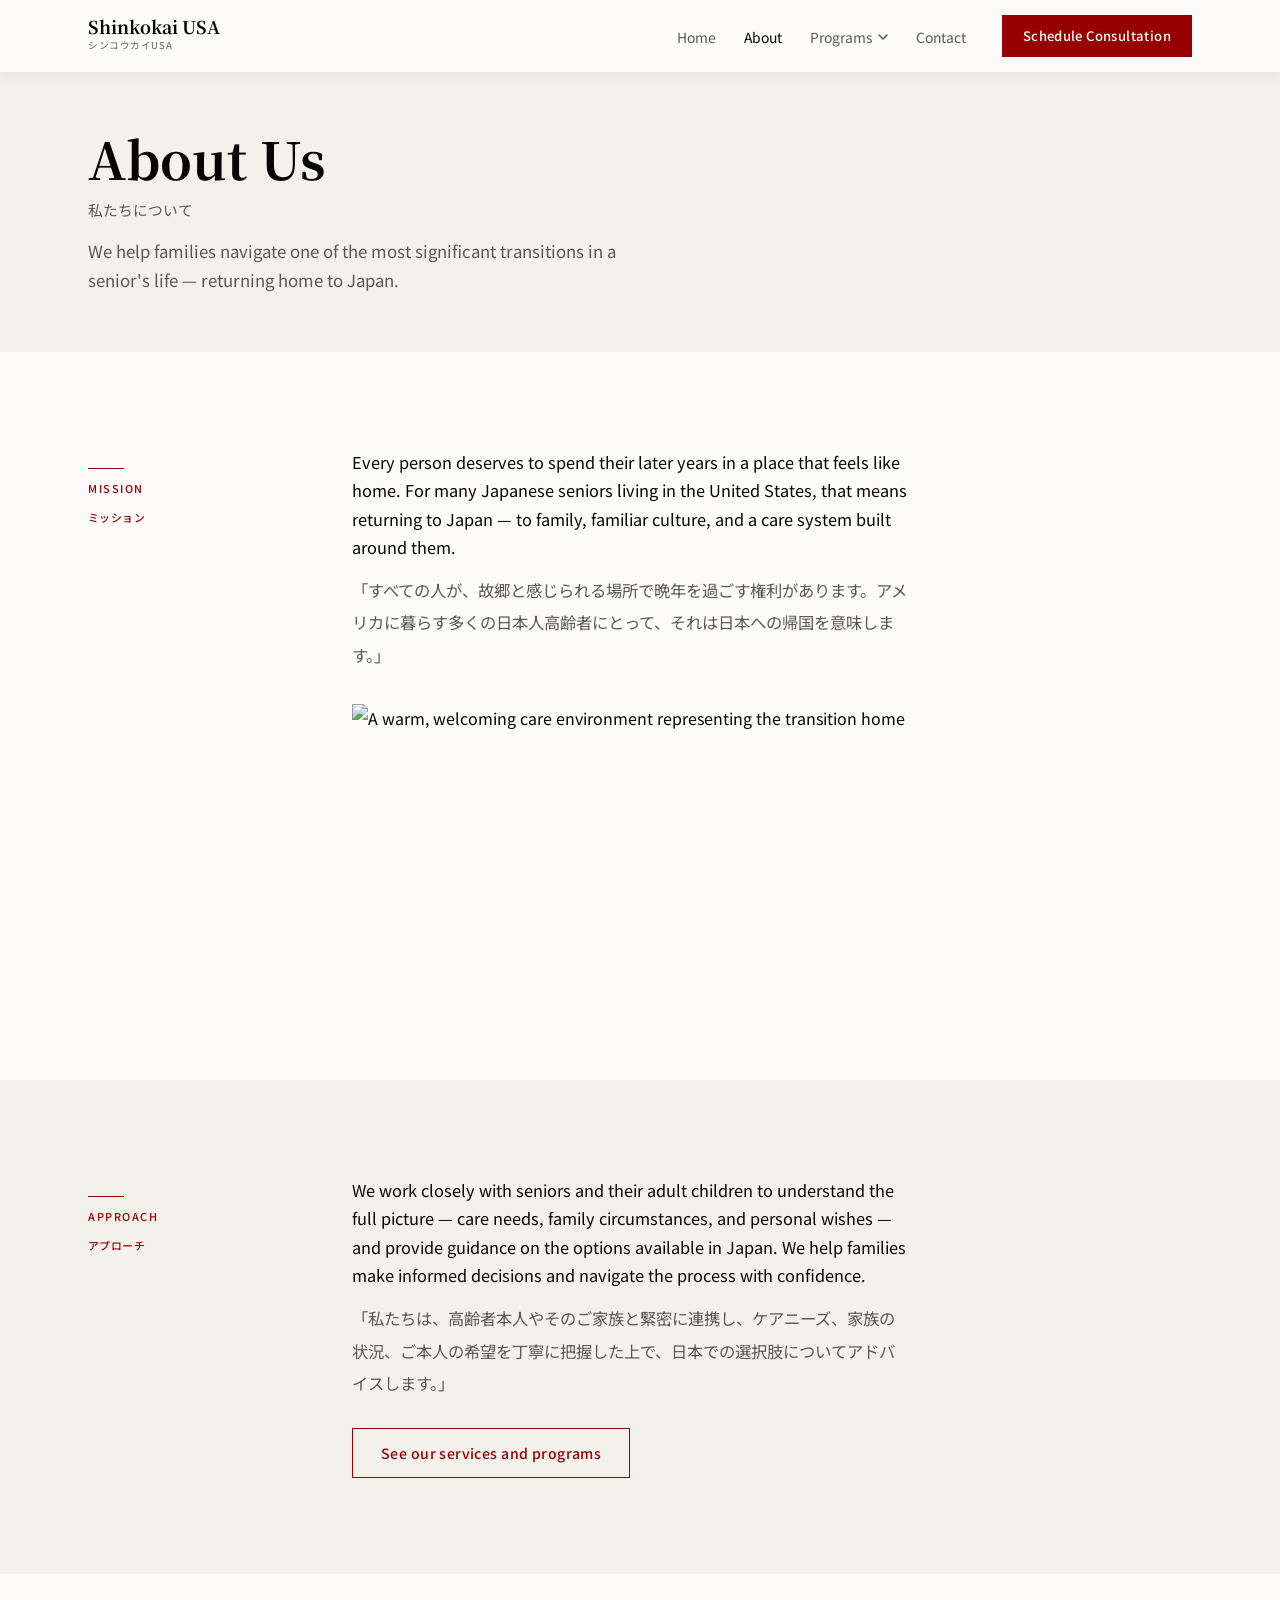
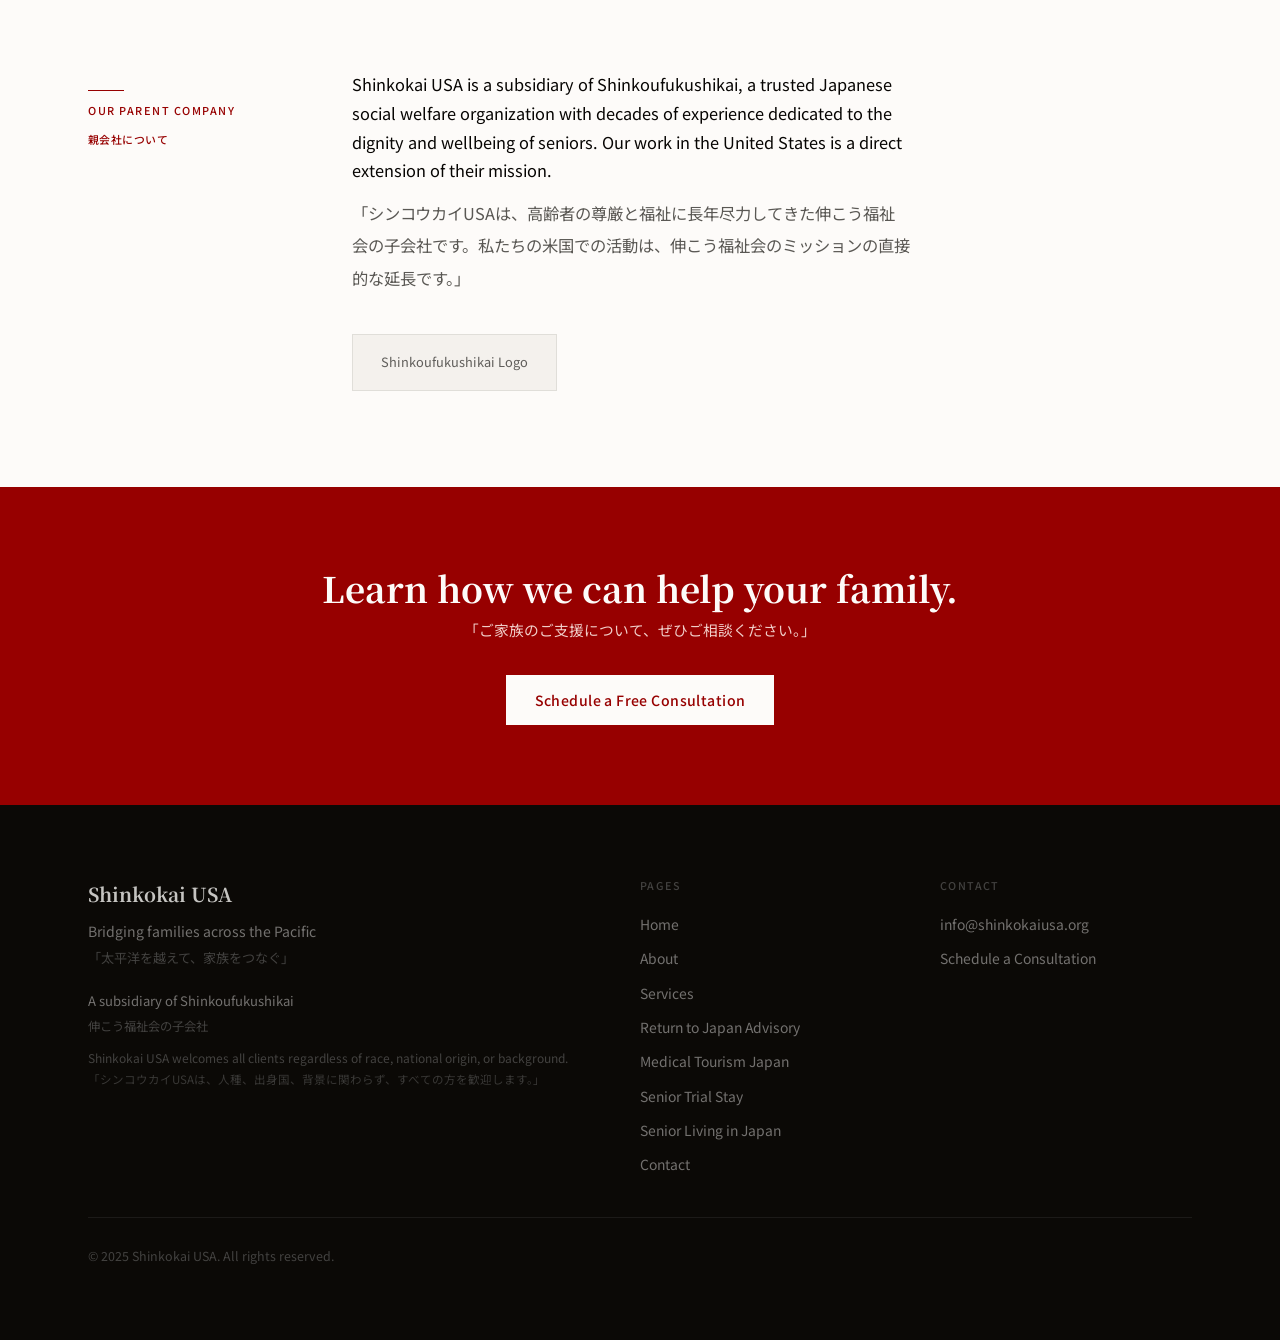
==== commit ee4f7e6b: "Split Return-to-Japan into its own page; rebuild services.html as hub Create return-to-japan.html wi" ====
--- a/about.html
+++ b/about.html
@@ -41,7 +41,7 @@
                 <svg class="nav__chevron" width="10" height="6" viewBox="0 0 10 6" aria-hidden="true" focusable="false"><polyline points="1,1 5,5 9,1" fill="none" stroke="currentColor" stroke-width="1.5" stroke-linecap="round" stroke-linejoin="round"/></svg>
               </button>
               <div class="nav__dropdown">
-                <a href="services.html">Return to Japan Advisory</a>
+                <a href="return-to-japan.html">Return to Japan Advisory</a>
                 <a href="medical-tourism.html">Medical Tourism Japan</a>
                 <a href="trial-stay.html">Senior Trial Stay</a>
                 <a href="senior-living.html">Senior Living in Japan</a>
@@ -101,7 +101,7 @@
           <div class="about-section__body">
             <p>We work closely with seniors and their adult children to understand the full picture — care needs, family circumstances, and personal wishes — and provide guidance on the options available in Japan. We help families make informed decisions and navigate the process with confidence.</p>
             <p class="lang-ja" lang="ja">「私たちは、高齢者本人やそのご家族と緊密に連携し、ケアニーズ、家族の状況、ご本人の希望を丁寧に把握した上で、日本での選択肢についてアドバイスします。」</p>
-            <a href="services.html" class="btn btn--outline" style="margin-top:12px;">See how our process works</a>
+            <a href="services.html" class="btn btn--outline" style="margin-top:12px;">See our services and programs</a>
           </div>
         </div>
       </div>
@@ -158,6 +158,10 @@
               <a href="index.html">Home</a>
               <a href="about.html">About</a>
               <a href="services.html">Services</a>
+              <a href="return-to-japan.html">Return to Japan Advisory</a>
+              <a href="medical-tourism.html">Medical Tourism Japan</a>
+              <a href="trial-stay.html">Senior Trial Stay</a>
+              <a href="senior-living.html">Senior Living in Japan</a>
               <a href="contact.html">Contact</a>
             </div>
           </nav>
--- a/css/style.css
+++ b/css/style.css
@@ -1106,6 +1106,106 @@
 
 .program-card__link:hover { opacity: 0.7; }
 
+/* === Other Services (services hub page) ================== */
+.other-services {
+  padding-block: var(--section-v);
+  background: var(--surface-alt);
+}
+
+.other-services__header {
+  margin-bottom: clamp(36px, 5vw, 56px);
+}
+
+.other-services__header h2 {
+  font-size: clamp(1.4rem, 2.5vw, 1.9rem);
+  margin-bottom: 6px;
+}
+
+.other-service-list {
+  border-top: 1px solid var(--border);
+}
+
+.other-service {
+  display: grid;
+  grid-template-columns: 1fr 1fr;
+  gap: clamp(28px, 5vw, 48px);
+  padding-block: 44px;
+  border-bottom: 1px solid var(--border);
+}
+
+.other-service__title {
+  font-family: var(--font-serif);
+  font-size: 1.2rem;
+  font-weight: 700;
+  margin-bottom: 4px;
+}
+
+.other-service__title-ja {
+  font-size: 0.87rem;
+  color: var(--text-mid);
+  margin-bottom: 14px;
+}
+
+.other-service__audience {
+  font-size: 0.85rem;
+  color: var(--text-muted);
+  margin-bottom: 4px;
+  max-width: 44ch;
+}
+
+.other-service__audience-ja {
+  font-size: 0.78rem;
+  color: var(--text-muted);
+  margin-bottom: 14px;
+  max-width: 42ch;
+}
+
+.other-service__price {
+  display: inline-block;
+  font-size: 0.85rem;
+  font-weight: 500;
+  color: var(--crimson);
+  margin-top: 14px;
+}
+
+.other-service__list-label {
+  font-size: 0.72rem;
+  font-weight: 500;
+  letter-spacing: 0.08em;
+  text-transform: uppercase;
+  color: var(--text-muted);
+  margin-bottom: 10px;
+}
+
+.other-service__list {
+  margin-bottom: 12px;
+}
+
+.other-service__list li {
+  position: relative;
+  padding-left: 18px;
+  font-size: 0.92rem;
+  color: var(--text-mid);
+  margin-bottom: 8px;
+}
+
+.other-service__list li::before {
+  content: '';
+  position: absolute;
+  left: 0;
+  top: 0.6em;
+  width: 6px;
+  height: 6px;
+  background: var(--crimson);
+  opacity: 0.5;
+}
+
+.other-service__list-ja li {
+  font-size: 0.82rem;
+  color: var(--text-muted);
+  line-height: 1.8;
+}
+
 /* === Scroll Reveal ======================================= */
 .reveal {
   opacity: 0;
@@ -1169,6 +1269,11 @@
 
   .service-grid {
     grid-template-columns: 1fr;
+  }
+
+  .other-service {
+    grid-template-columns: 1fr;
+    gap: 20px;
   }
 
   .about-section__inner {
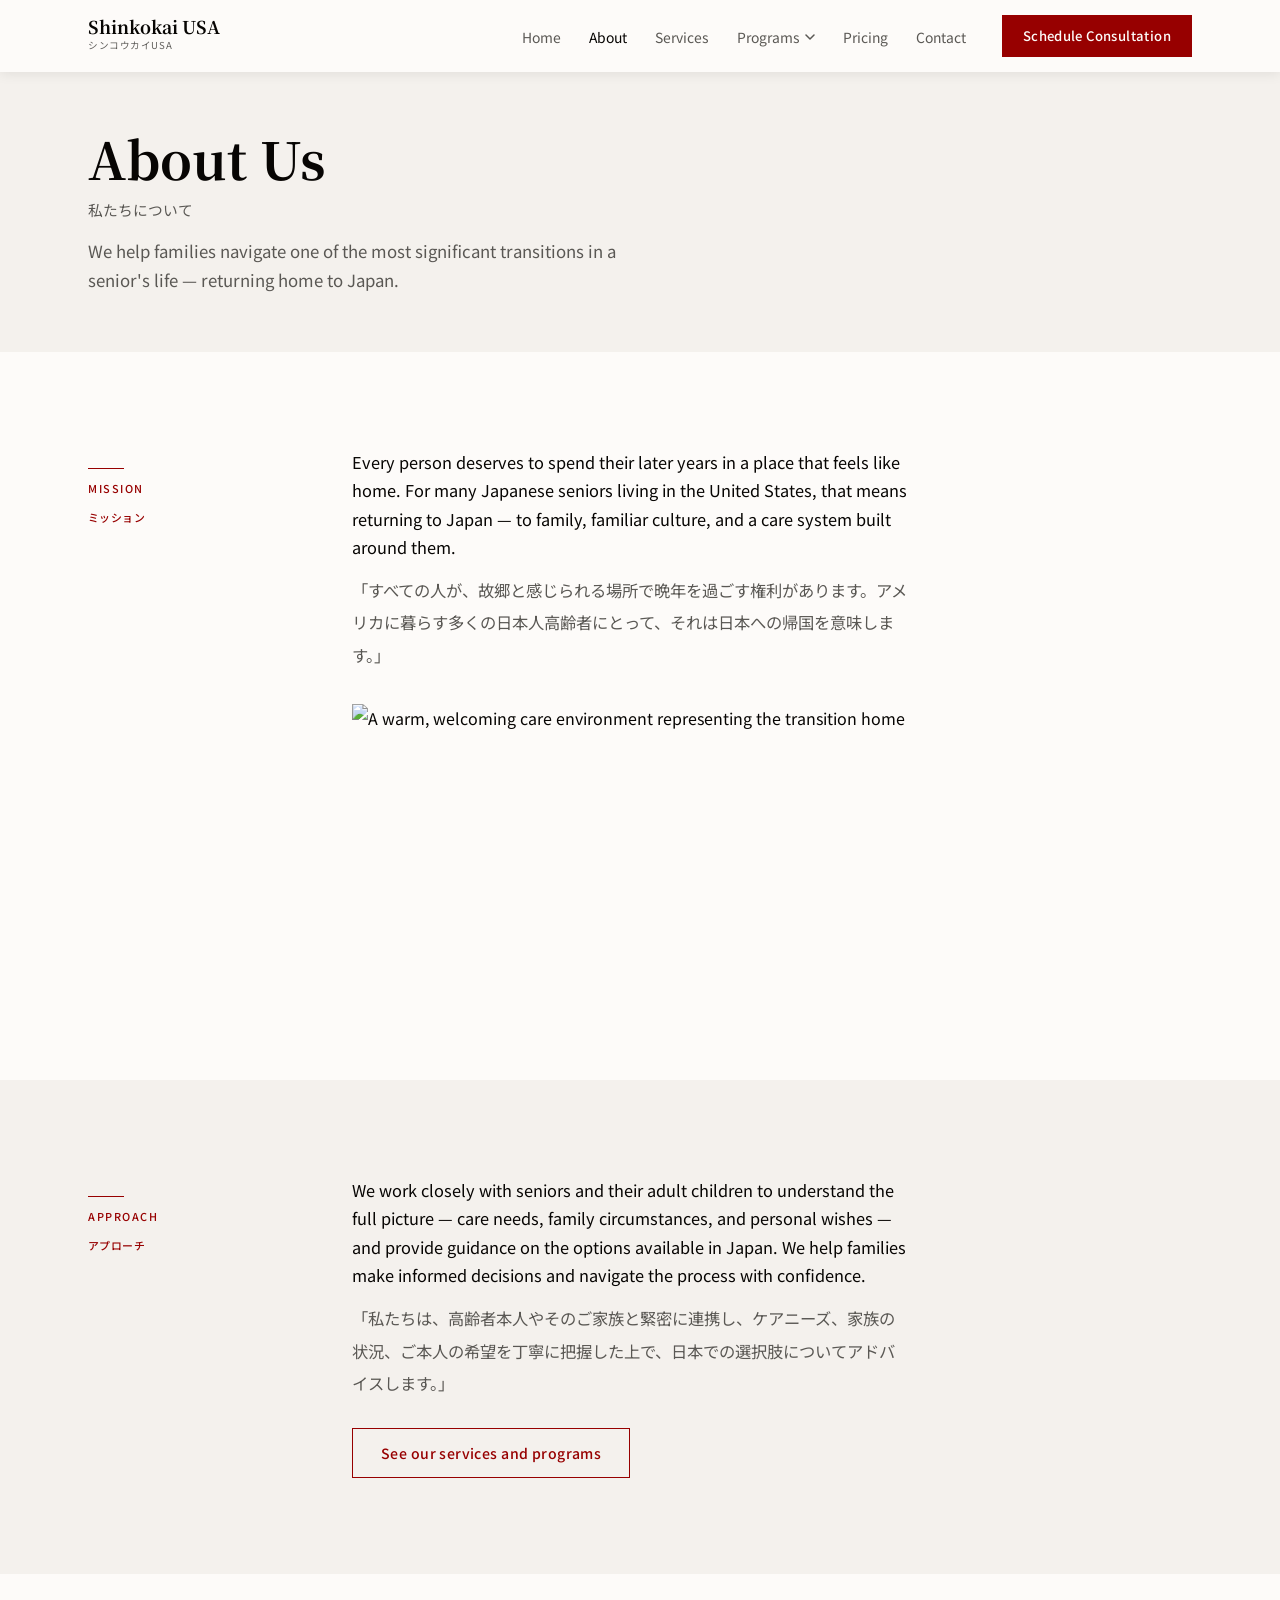
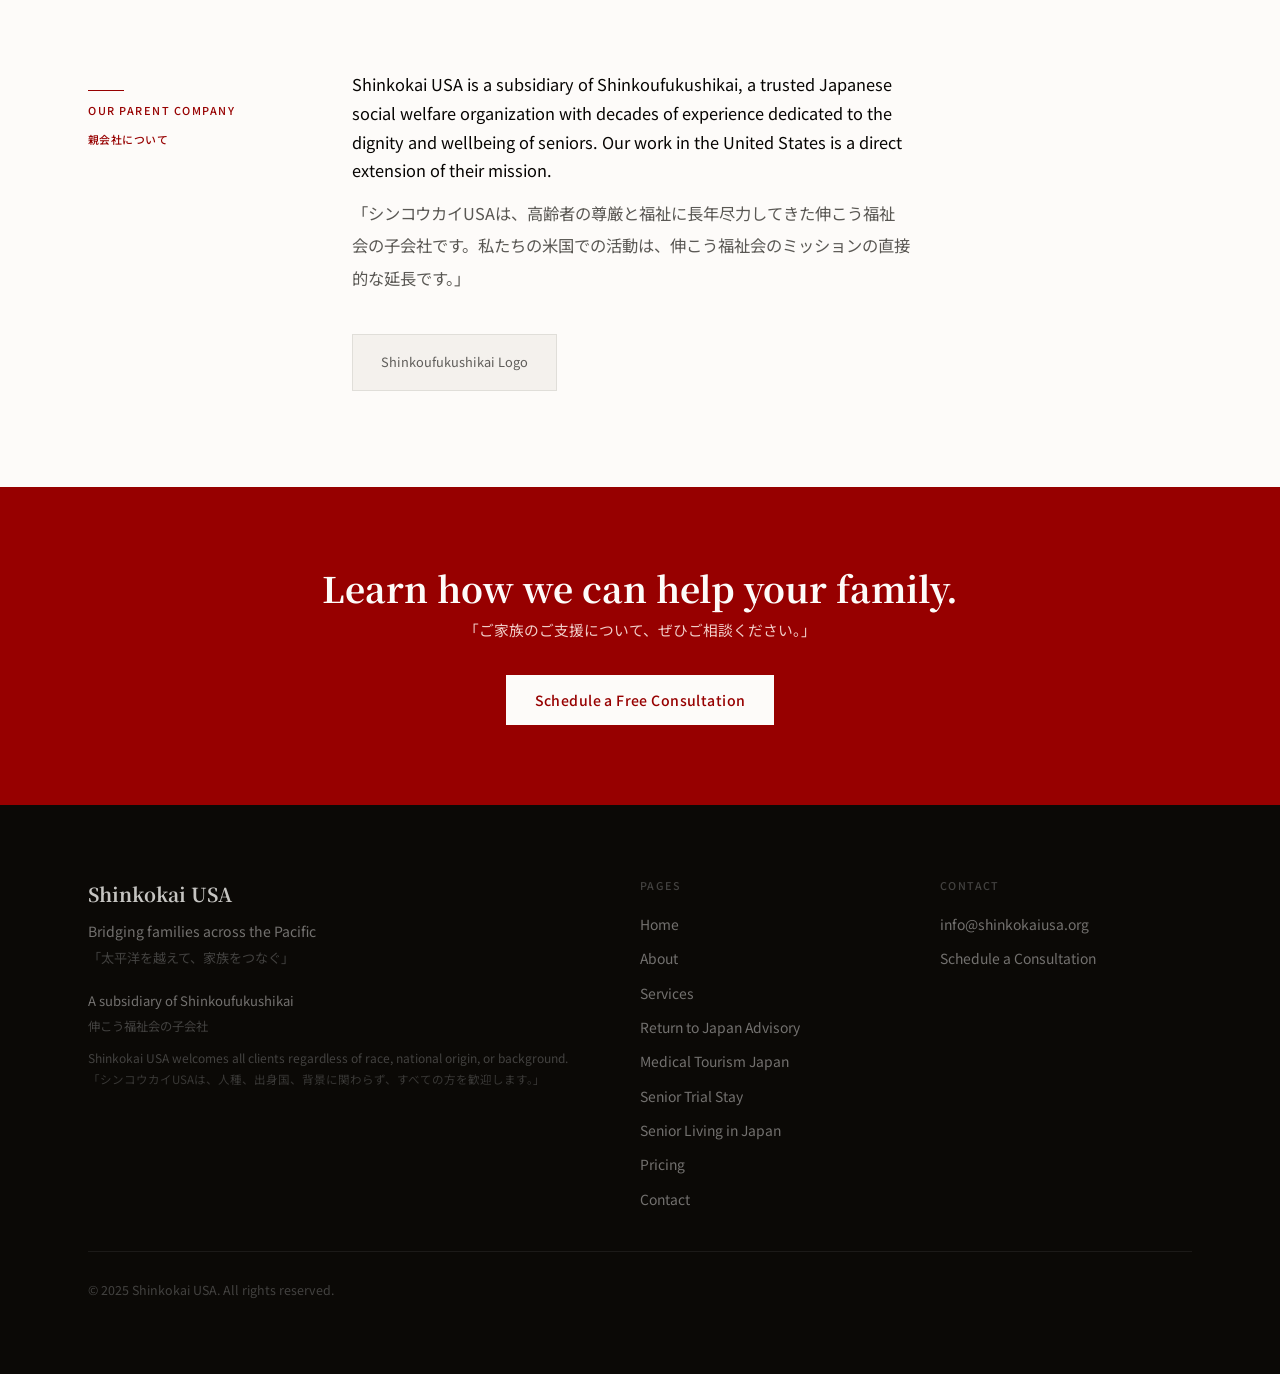
==== commit 28d3e87d: "Add Pricing page and Webinars & Education section Pricing page (built previously, not yet committed)" ====
--- a/about.html
+++ b/about.html
@@ -35,6 +35,7 @@
           <ul class="nav__links" role="list">
             <li><a href="index.html">Home</a></li>
             <li><a href="about.html">About</a></li>
+            <li><a href="services.html">Services</a></li>
             <li class="nav__item nav__item--has-dropdown">
               <button class="nav__dropdown-trigger" aria-expanded="false" aria-haspopup="true">
                 Programs
@@ -47,6 +48,7 @@
                 <a href="senior-living.html">Senior Living in Japan</a>
               </div>
             </li>
+            <li><a href="pricing.html">Pricing</a></li>
             <li><a href="contact.html">Contact</a></li>
           </ul>
           <a href="contact.html" class="btn btn--primary nav__cta">Schedule Consultation</a>
@@ -162,6 +164,7 @@
               <a href="medical-tourism.html">Medical Tourism Japan</a>
               <a href="trial-stay.html">Senior Trial Stay</a>
               <a href="senior-living.html">Senior Living in Japan</a>
+              <a href="pricing.html">Pricing</a>
               <a href="contact.html">Contact</a>
             </div>
           </nav>
--- a/css/style.css
+++ b/css/style.css
@@ -1131,6 +1131,7 @@
   gap: clamp(28px, 5vw, 48px);
   padding-block: 44px;
   border-bottom: 1px solid var(--border);
+  scroll-margin-top: calc(var(--nav-h) + 24px);
 }
 
 .other-service__title {
@@ -1204,6 +1205,178 @@
   font-size: 0.82rem;
   color: var(--text-muted);
   line-height: 1.8;
+}
+
+/* === Pricing Page ========================================= */
+.pricing-intro {
+  padding-block: var(--section-v);
+}
+
+.pricing-intro__body p {
+  color: var(--text-mid);
+}
+
+.pricing-section {
+  padding-block: var(--section-v);
+}
+
+.pricing-section--alt {
+  background: var(--surface-alt);
+}
+
+.pricing-section__header {
+  margin-bottom: clamp(32px, 4vw, 48px);
+}
+
+.pricing-section__header h2 {
+  font-size: clamp(1.3rem, 2.3vw, 1.7rem);
+  margin-bottom: 6px;
+}
+
+.pricing-table-wrap {
+  overflow-x: auto;
+}
+
+.pricing-table {
+  width: 100%;
+  min-width: 560px;
+  border-collapse: collapse;
+  border-top: 1px solid var(--border);
+}
+
+.pricing-table th {
+  text-align: left;
+  font-size: 0.7rem;
+  font-weight: 500;
+  letter-spacing: 0.08em;
+  text-transform: uppercase;
+  color: var(--text-muted);
+  padding: 14px 18px;
+  border-bottom: 1px solid var(--border);
+  white-space: nowrap;
+}
+
+.pricing-table td {
+  padding: 22px 18px;
+  border-bottom: 1px solid var(--border);
+  vertical-align: top;
+}
+
+.pricing-table__name a {
+  font-family: var(--font-serif);
+  font-weight: 700;
+  font-size: 1.02rem;
+  color: var(--text);
+  border-bottom: 1px solid transparent;
+  transition: color 150ms var(--ease), border-color 150ms var(--ease);
+}
+
+.pricing-table__name a:hover {
+  color: var(--crimson);
+  border-bottom-color: var(--crimson);
+}
+
+.pricing-table__name-static {
+  font-family: var(--font-serif);
+  font-weight: 700;
+  font-size: 1.02rem;
+  color: var(--text);
+}
+
+.pricing-table__name-ja {
+  display: block;
+  font-size: 0.82rem;
+  color: var(--text-mid);
+  margin-top: 3px;
+}
+
+.pricing-table__fee {
+  font-weight: 500;
+  color: var(--crimson);
+  white-space: nowrap;
+}
+
+.pricing-table__notes {
+  font-size: 0.87rem;
+  color: var(--text-mid);
+  max-width: 32ch;
+}
+
+.pricing-table__notes-ja {
+  display: block;
+  font-size: 0.78rem;
+  color: var(--text-muted);
+  margin-top: 4px;
+  line-height: 1.7;
+}
+
+.pricing-note {
+  margin-top: clamp(24px, 3vw, 32px);
+  padding: 20px 22px;
+  background: var(--surface);
+  border: 1px solid var(--border);
+  font-size: 0.88rem;
+  color: var(--text-mid);
+  max-width: 70ch;
+}
+
+.pricing-note-ja {
+  margin-top: 6px;
+  font-size: 0.82rem;
+  color: var(--text-muted);
+}
+
+/* === Webinars & Education (compact) ======================= */
+.webinars {
+  padding-block: var(--section-v);
+  scroll-margin-top: calc(var(--nav-h) + 24px);
+}
+
+.webinars__header {
+  margin-bottom: clamp(20px, 3vw, 28px);
+}
+
+.webinars__header h2 {
+  font-size: clamp(1.3rem, 2.3vw, 1.7rem);
+  margin-bottom: 6px;
+}
+
+.webinars__intro {
+  color: var(--text-mid);
+  max-width: 60ch;
+}
+
+.webinars__intro-ja {
+  font-size: 0.9rem;
+  max-width: 56ch;
+}
+
+.webinars__topics {
+  display: flex;
+  flex-wrap: wrap;
+  gap: 10px;
+  margin: 24px 0 28px;
+}
+
+.webinars__topic {
+  border: 1px solid var(--border);
+  padding: 10px 18px;
+  font-size: 0.88rem;
+  color: var(--text);
+}
+
+.webinars__topic-ja {
+  display: block;
+  font-size: 0.76rem;
+  color: var(--text-muted);
+  margin-top: 2px;
+}
+
+.webinars__price {
+  font-size: 0.88rem;
+  font-weight: 500;
+  color: var(--crimson);
+  margin-bottom: 20px;
 }
 
 /* === Scroll Reveal ======================================= */
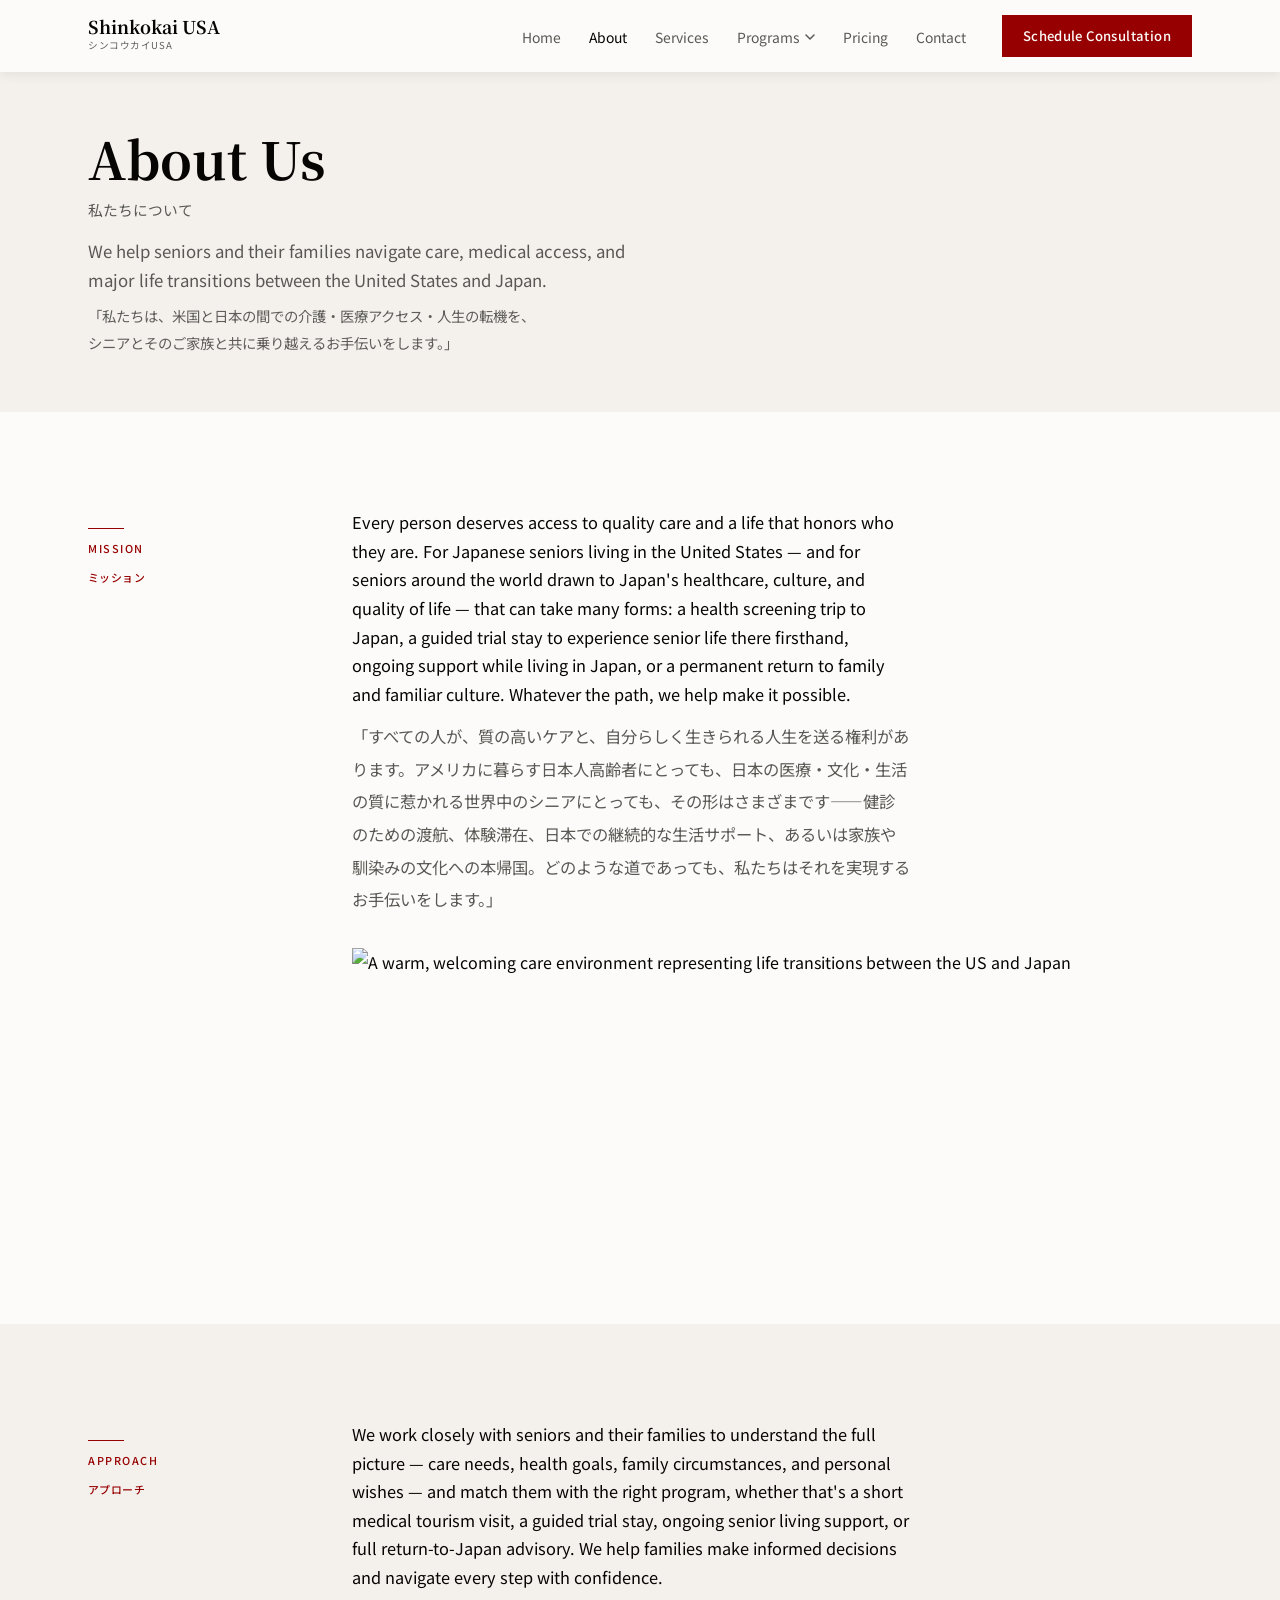
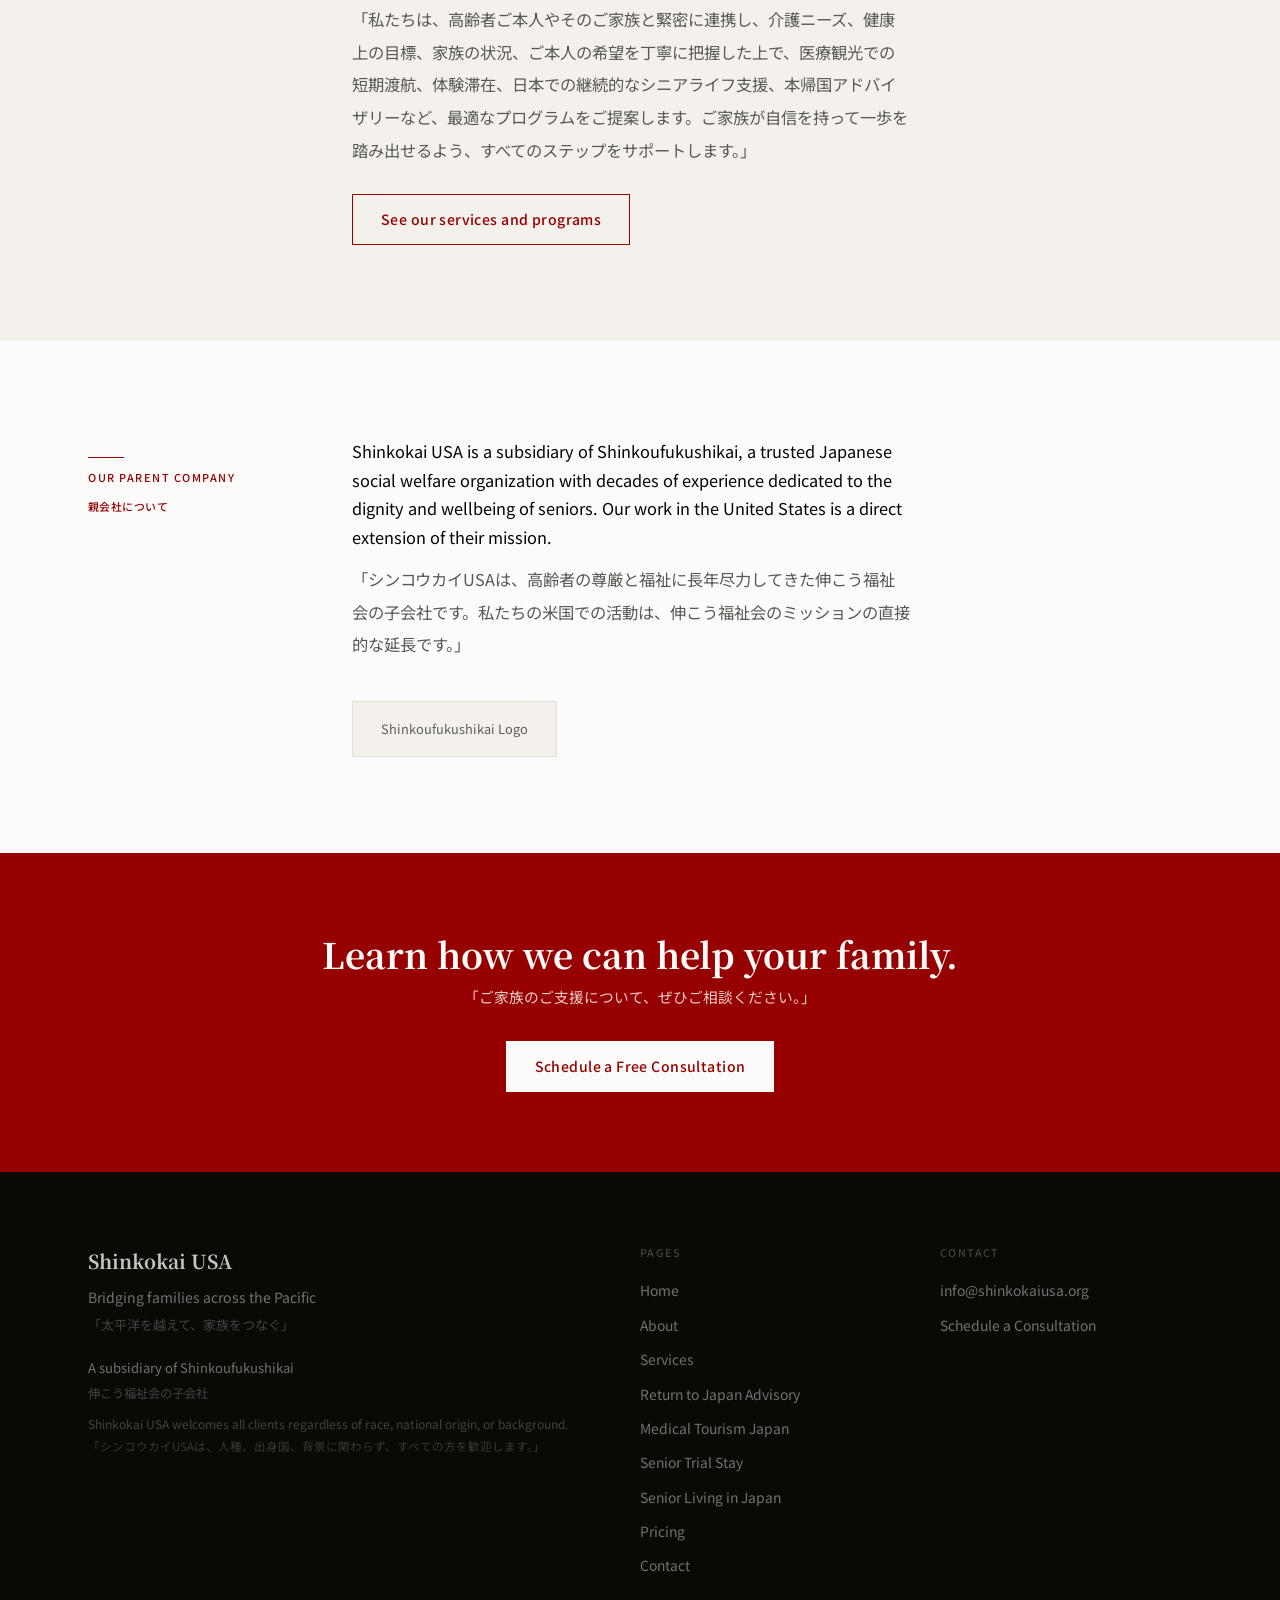
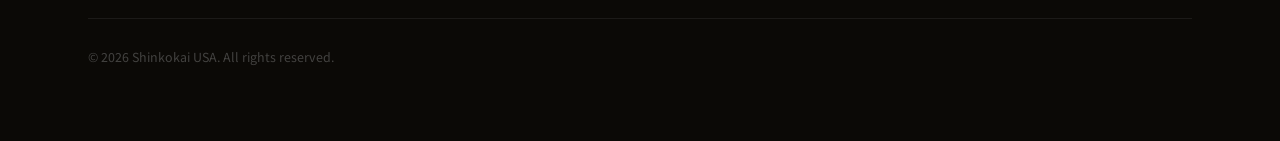
==== commit d1243c73: "QA fix-up: reconcile site copy after multi-program expansion - index.html: remove the outdated singl" ====
--- a/about.html
+++ b/about.html
@@ -4,7 +4,7 @@
   <meta charset="UTF-8">
   <meta name="viewport" content="width=device-width, initial-scale=1.0">
   <title>About Us — Shinkokai USA</title>
-  <meta name="description" content="Learn about Shinkokai USA's mission to help Japanese seniors return home with dignity. A subsidiary of Shinkoufukushikai.">
+  <meta name="description" content="Learn about Shinkokai USA's mission to help seniors and their families navigate care, medical access, and life transitions between the United States and Japan. A subsidiary of Shinkoufukushikai.">
   <link rel="preconnect" href="https://fonts.googleapis.com">
   <link rel="preconnect" href="https://fonts.gstatic.com" crossorigin>
   <link href="https://fonts.googleapis.com/css2?family=Noto+Sans+JP:wght@400;500;700&family=Noto+Serif+JP:wght@400;500;700&display=swap" rel="stylesheet">
@@ -65,7 +65,8 @@
       <div class="container">
         <h1>About Us</h1>
         <p class="lang-ja" lang="ja">私たちについて</p>
-        <p class="page-banner__sub">We help families navigate one of the most significant transitions in a senior's life — returning home to Japan.</p>
+        <p class="page-banner__sub">We help seniors and their families navigate care, medical access, and major life transitions between the United States and Japan.</p>
+        <p class="page-banner__sub-ja" lang="ja">「私たちは、米国と日本の間での介護・医療アクセス・人生の転機を、シニアとそのご家族と共に乗り越えるお手伝いをします。」</p>
       </div>
     </section>
 
@@ -77,12 +78,12 @@
             <span class="label">MISSION<br><span lang="ja" style="letter-spacing:0.04em;">ミッション</span></span>
           </div>
           <div class="about-section__body">
-            <p>Every person deserves to spend their later years in a place that feels like home. For many Japanese seniors living in the United States, that means returning to Japan — to family, familiar culture, and a care system built around them.</p>
-            <p class="lang-ja" lang="ja">「すべての人が、故郷と感じられる場所で晩年を過ごす権利があります。アメリカに暮らす多くの日本人高齢者にとって、それは日本への帰国を意味します。」</p>
+            <p>Every person deserves access to quality care and a life that honors who they are. For Japanese seniors living in the United States — and for seniors around the world drawn to Japan's healthcare, culture, and quality of life — that can take many forms: a health screening trip to Japan, a guided trial stay to experience senior life there firsthand, ongoing support while living in Japan, or a permanent return to family and familiar culture. Whatever the path, we help make it possible.</p>
+            <p class="lang-ja" lang="ja">「すべての人が、質の高いケアと、自分らしく生きられる人生を送る権利があります。アメリカに暮らす日本人高齢者にとっても、日本の医療・文化・生活の質に惹かれる世界中のシニアにとっても、その形はさまざまです——健診のための渡航、体験滞在、日本での継続的な生活サポート、あるいは家族や馴染みの文化への本帰国。どのような道であっても、私たちはそれを実現するお手伝いをします。」</p>
             <div class="about-section__image" style="margin-top:32px;">
               <img
                 src="https://placehold.co/800x380/e8e0d8/999999?text=Photo"
-                alt="A warm, welcoming care environment representing the transition home"
+                alt="A warm, welcoming care environment representing life transitions between the US and Japan"
                 width="800"
                 height="380"
                 loading="lazy"
@@ -101,8 +102,8 @@
             <span class="label">APPROACH<br><span lang="ja" style="letter-spacing:0.04em;">アプローチ</span></span>
           </div>
           <div class="about-section__body">
-            <p>We work closely with seniors and their adult children to understand the full picture — care needs, family circumstances, and personal wishes — and provide guidance on the options available in Japan. We help families make informed decisions and navigate the process with confidence.</p>
-            <p class="lang-ja" lang="ja">「私たちは、高齢者本人やそのご家族と緊密に連携し、ケアニーズ、家族の状況、ご本人の希望を丁寧に把握した上で、日本での選択肢についてアドバイスします。」</p>
+            <p>We work closely with seniors and their families to understand the full picture — care needs, health goals, family circumstances, and personal wishes — and match them with the right program, whether that's a short medical tourism visit, a guided trial stay, ongoing senior living support, or full return-to-Japan advisory. We help families make informed decisions and navigate every step with confidence.</p>
+            <p class="lang-ja" lang="ja">「私たちは、高齢者ご本人やそのご家族と緊密に連携し、介護ニーズ、健康上の目標、家族の状況、ご本人の希望を丁寧に把握した上で、医療観光での短期渡航、体験滞在、日本での継続的なシニアライフ支援、本帰国アドバイザリーなど、最適なプログラムをご提案します。ご家族が自信を持って一歩を踏み出せるよう、すべてのステップをサポートします。」</p>
             <a href="services.html" class="btn btn--outline" style="margin-top:12px;">See our services and programs</a>
           </div>
         </div>
@@ -178,7 +179,7 @@
         </div>
       </div>
       <div class="footer__bottom">
-        <p>&copy; 2025 Shinkokai USA. All rights reserved.</p>
+        <p>&copy; 2026 Shinkokai USA. All rights reserved.</p>
       </div>
     </div>
   </footer>
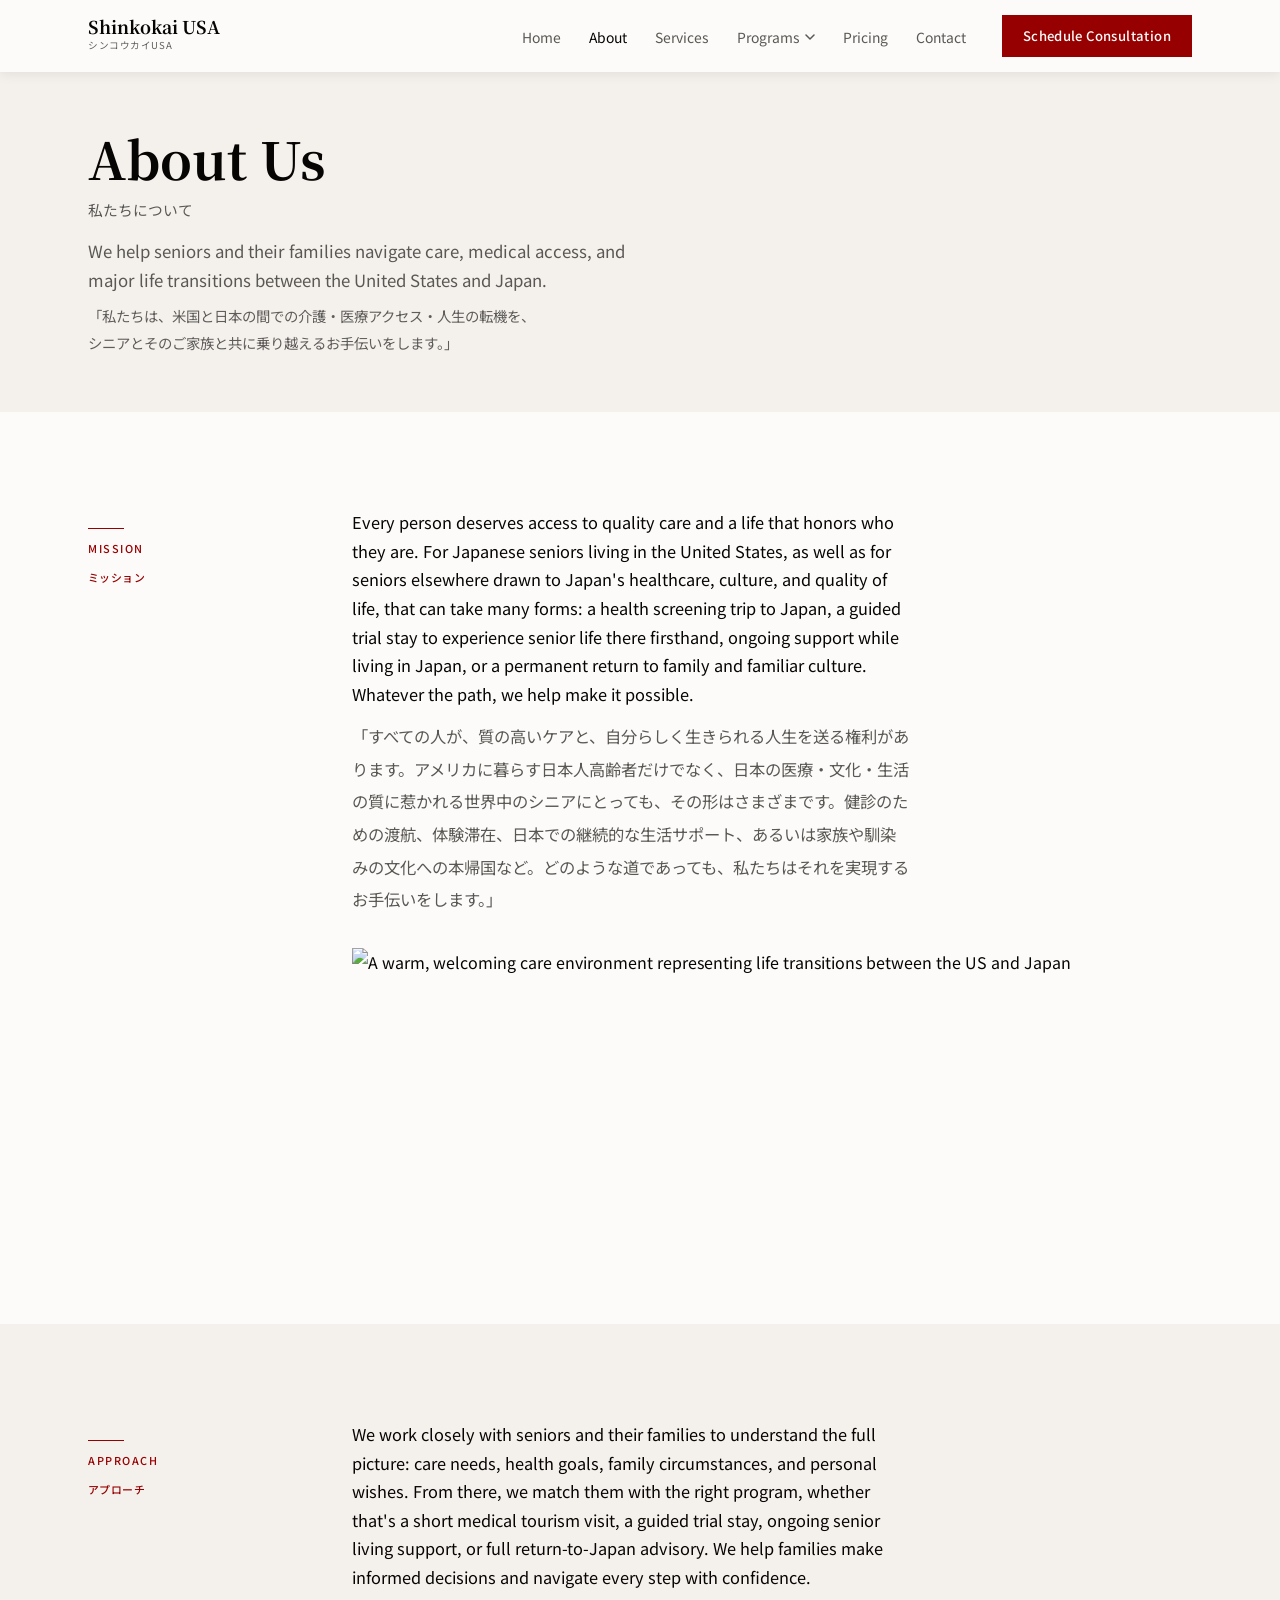
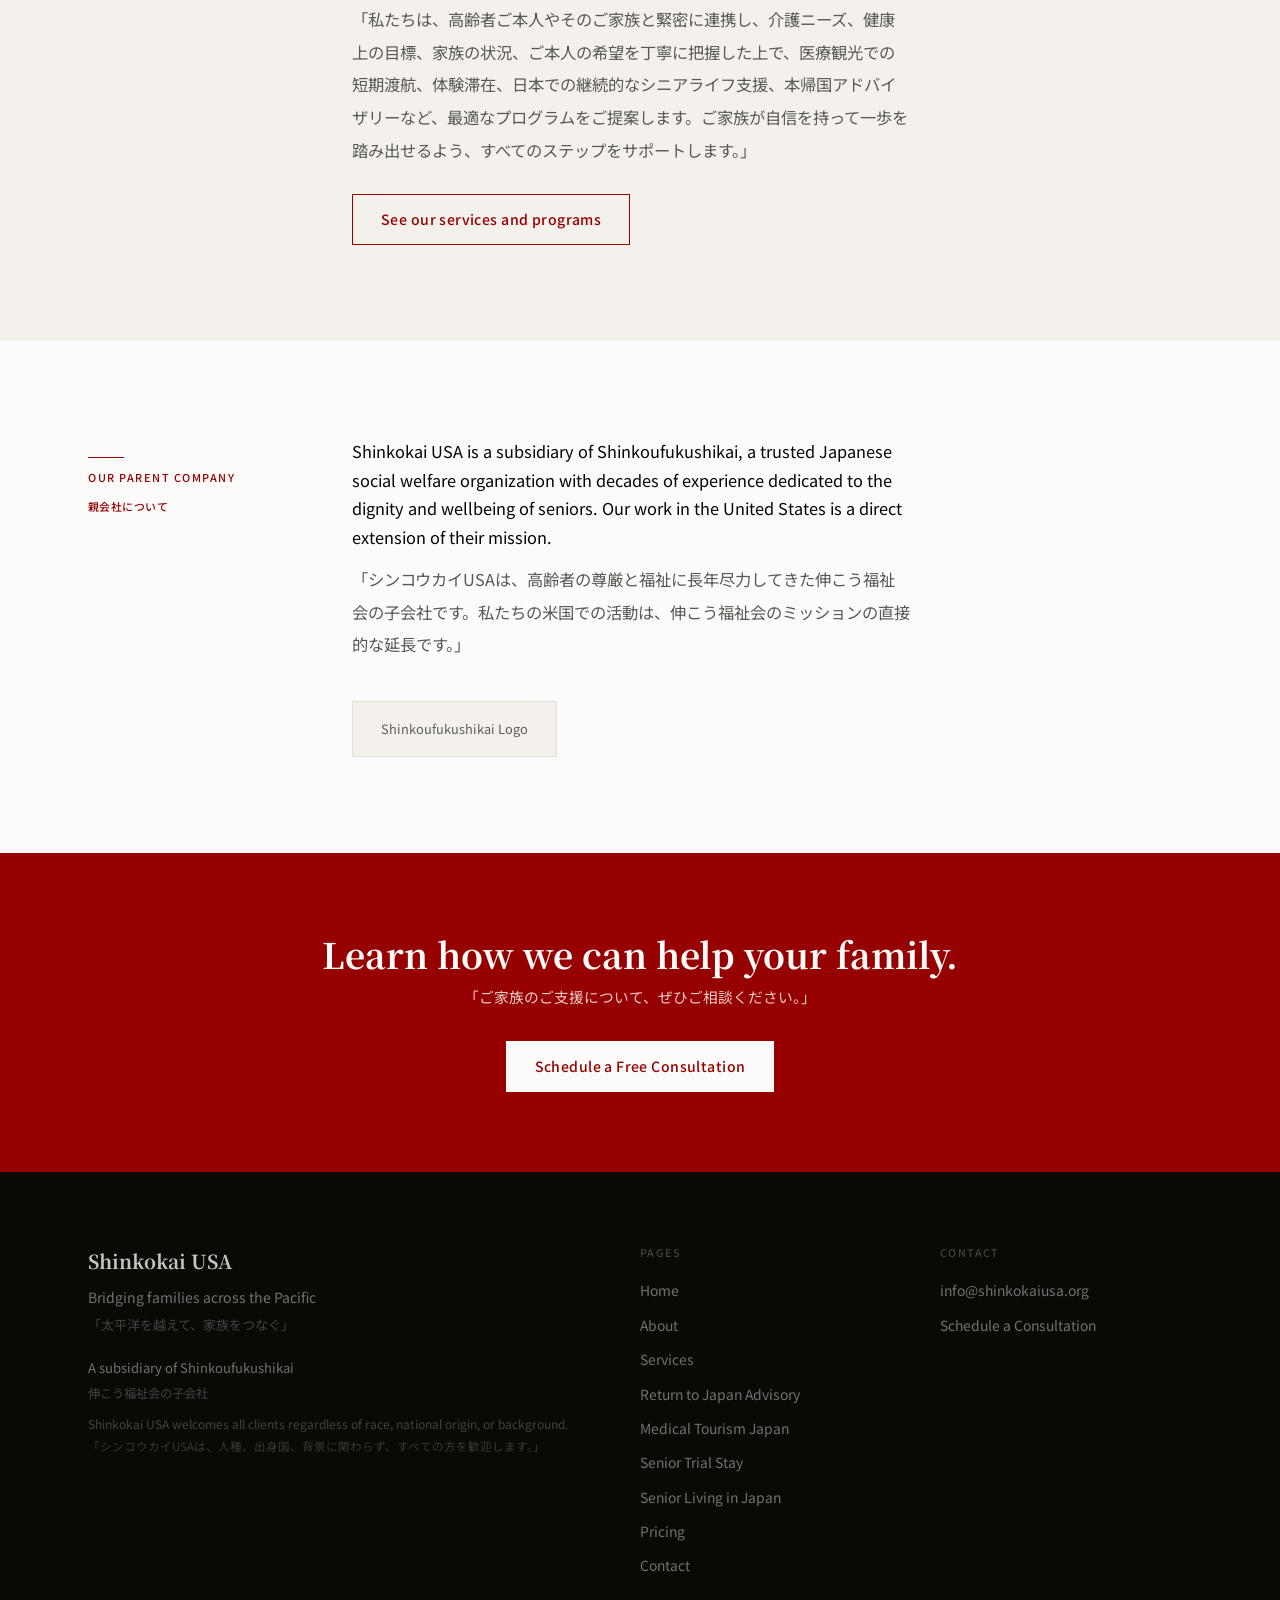
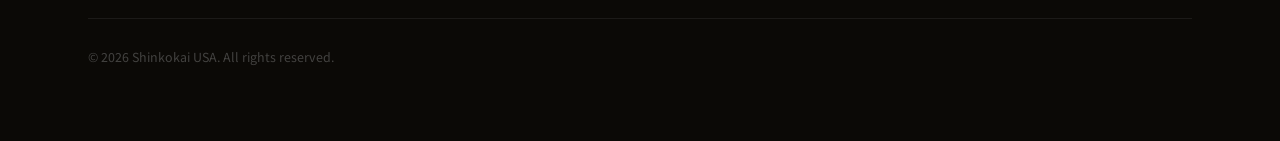
==== commit 68d1c0e9: "Reduce em dash overuse site-wide Went through all 9 pages and rewrote every prose em dash (63 total," ====
--- a/about.html
+++ b/about.html
@@ -16,7 +16,7 @@
   <header class="site-header has-bg" id="site-header" role="banner">
     <nav class="nav" aria-label="Main navigation">
       <div class="nav__inner container">
-        <a href="index.html" class="nav__logo" aria-label="Shinkokai USA — home">
+        <a href="index.html" class="nav__logo" aria-label="Shinkokai USA home">
           <span class="nav__logo-en">Shinkokai USA</span>
           <span class="nav__logo-ja" lang="ja">シンコウカイUSA</span>
         </a>
@@ -78,8 +78,8 @@
             <span class="label">MISSION<br><span lang="ja" style="letter-spacing:0.04em;">ミッション</span></span>
           </div>
           <div class="about-section__body">
-            <p>Every person deserves access to quality care and a life that honors who they are. For Japanese seniors living in the United States — and for seniors around the world drawn to Japan's healthcare, culture, and quality of life — that can take many forms: a health screening trip to Japan, a guided trial stay to experience senior life there firsthand, ongoing support while living in Japan, or a permanent return to family and familiar culture. Whatever the path, we help make it possible.</p>
-            <p class="lang-ja" lang="ja">「すべての人が、質の高いケアと、自分らしく生きられる人生を送る権利があります。アメリカに暮らす日本人高齢者にとっても、日本の医療・文化・生活の質に惹かれる世界中のシニアにとっても、その形はさまざまです——健診のための渡航、体験滞在、日本での継続的な生活サポート、あるいは家族や馴染みの文化への本帰国。どのような道であっても、私たちはそれを実現するお手伝いをします。」</p>
+            <p>Every person deserves access to quality care and a life that honors who they are. For Japanese seniors living in the United States, as well as for seniors elsewhere drawn to Japan's healthcare, culture, and quality of life, that can take many forms: a health screening trip to Japan, a guided trial stay to experience senior life there firsthand, ongoing support while living in Japan, or a permanent return to family and familiar culture. Whatever the path, we help make it possible.</p>
+            <p class="lang-ja" lang="ja">「すべての人が、質の高いケアと、自分らしく生きられる人生を送る権利があります。アメリカに暮らす日本人高齢者だけでなく、日本の医療・文化・生活の質に惹かれる世界中のシニアにとっても、その形はさまざまです。健診のための渡航、体験滞在、日本での継続的な生活サポート、あるいは家族や馴染みの文化への本帰国など。どのような道であっても、私たちはそれを実現するお手伝いをします。」</p>
             <div class="about-section__image" style="margin-top:32px;">
               <img
                 src="https://placehold.co/800x380/e8e0d8/999999?text=Photo"
@@ -102,7 +102,7 @@
             <span class="label">APPROACH<br><span lang="ja" style="letter-spacing:0.04em;">アプローチ</span></span>
           </div>
           <div class="about-section__body">
-            <p>We work closely with seniors and their families to understand the full picture — care needs, health goals, family circumstances, and personal wishes — and match them with the right program, whether that's a short medical tourism visit, a guided trial stay, ongoing senior living support, or full return-to-Japan advisory. We help families make informed decisions and navigate every step with confidence.</p>
+            <p>We work closely with seniors and their families to understand the full picture: care needs, health goals, family circumstances, and personal wishes. From there, we match them with the right program, whether that's a short medical tourism visit, a guided trial stay, ongoing senior living support, or full return-to-Japan advisory. We help families make informed decisions and navigate every step with confidence.</p>
             <p class="lang-ja" lang="ja">「私たちは、高齢者ご本人やそのご家族と緊密に連携し、介護ニーズ、健康上の目標、家族の状況、ご本人の希望を丁寧に把握した上で、医療観光での短期渡航、体験滞在、日本での継続的なシニアライフ支援、本帰国アドバイザリーなど、最適なプログラムをご提案します。ご家族が自信を持って一歩を踏み出せるよう、すべてのステップをサポートします。」</p>
             <a href="services.html" class="btn btn--outline" style="margin-top:12px;">See our services and programs</a>
           </div>
@@ -120,7 +120,7 @@
           <div class="about-section__body">
             <p>Shinkokai USA is a subsidiary of Shinkoufukushikai, a trusted Japanese social welfare organization with decades of experience dedicated to the dignity and wellbeing of seniors. Our work in the United States is a direct extension of their mission.</p>
             <p class="lang-ja" lang="ja">「シンコウカイUSAは、高齢者の尊厳と福祉に長年尽力してきた伸こう福祉会の子会社です。私たちの米国での活動は、伸こう福祉会のミッションの直接的な延長です。」</p>
-            <div class="partner-placeholder" aria-label="Shinkoufukushikai logo — coming soon">
+            <div class="partner-placeholder" aria-label="Shinkoufukushikai logo (coming soon)">
               Shinkoufukushikai Logo
             </div>
           </div>
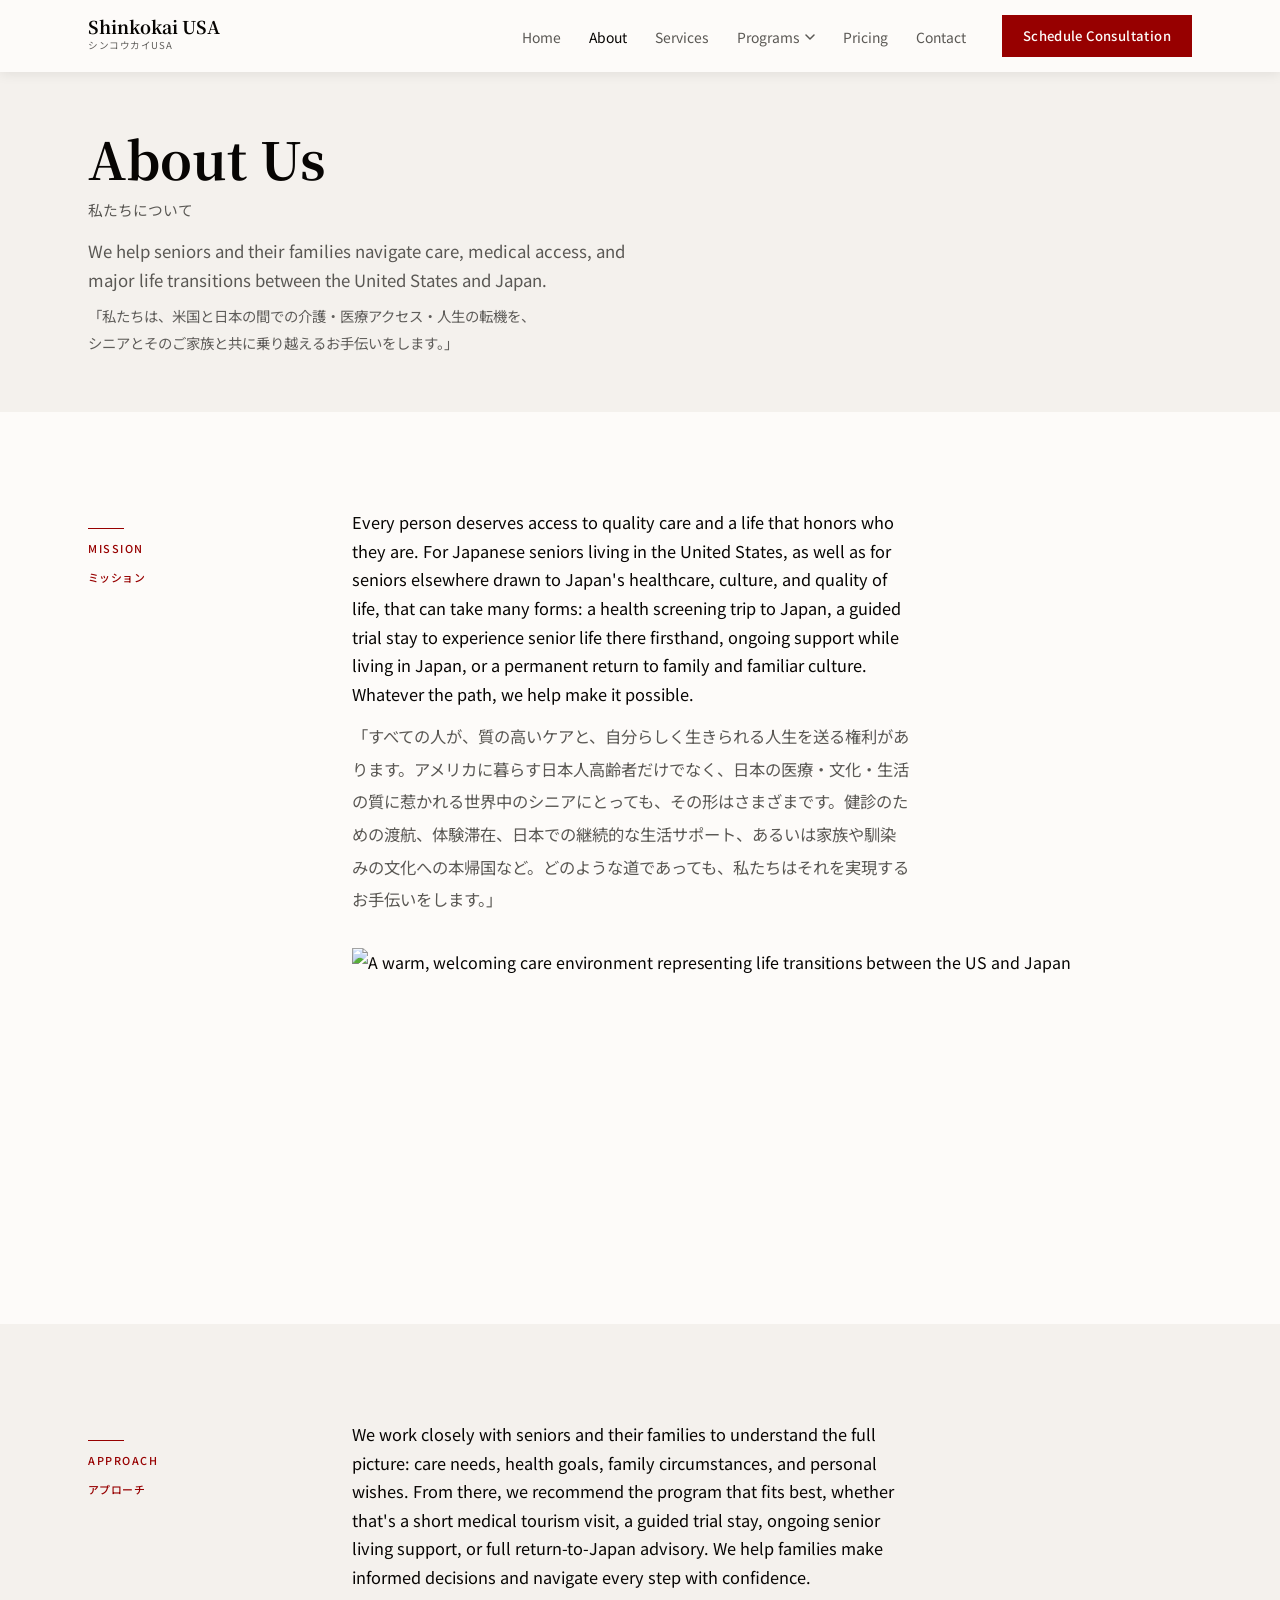
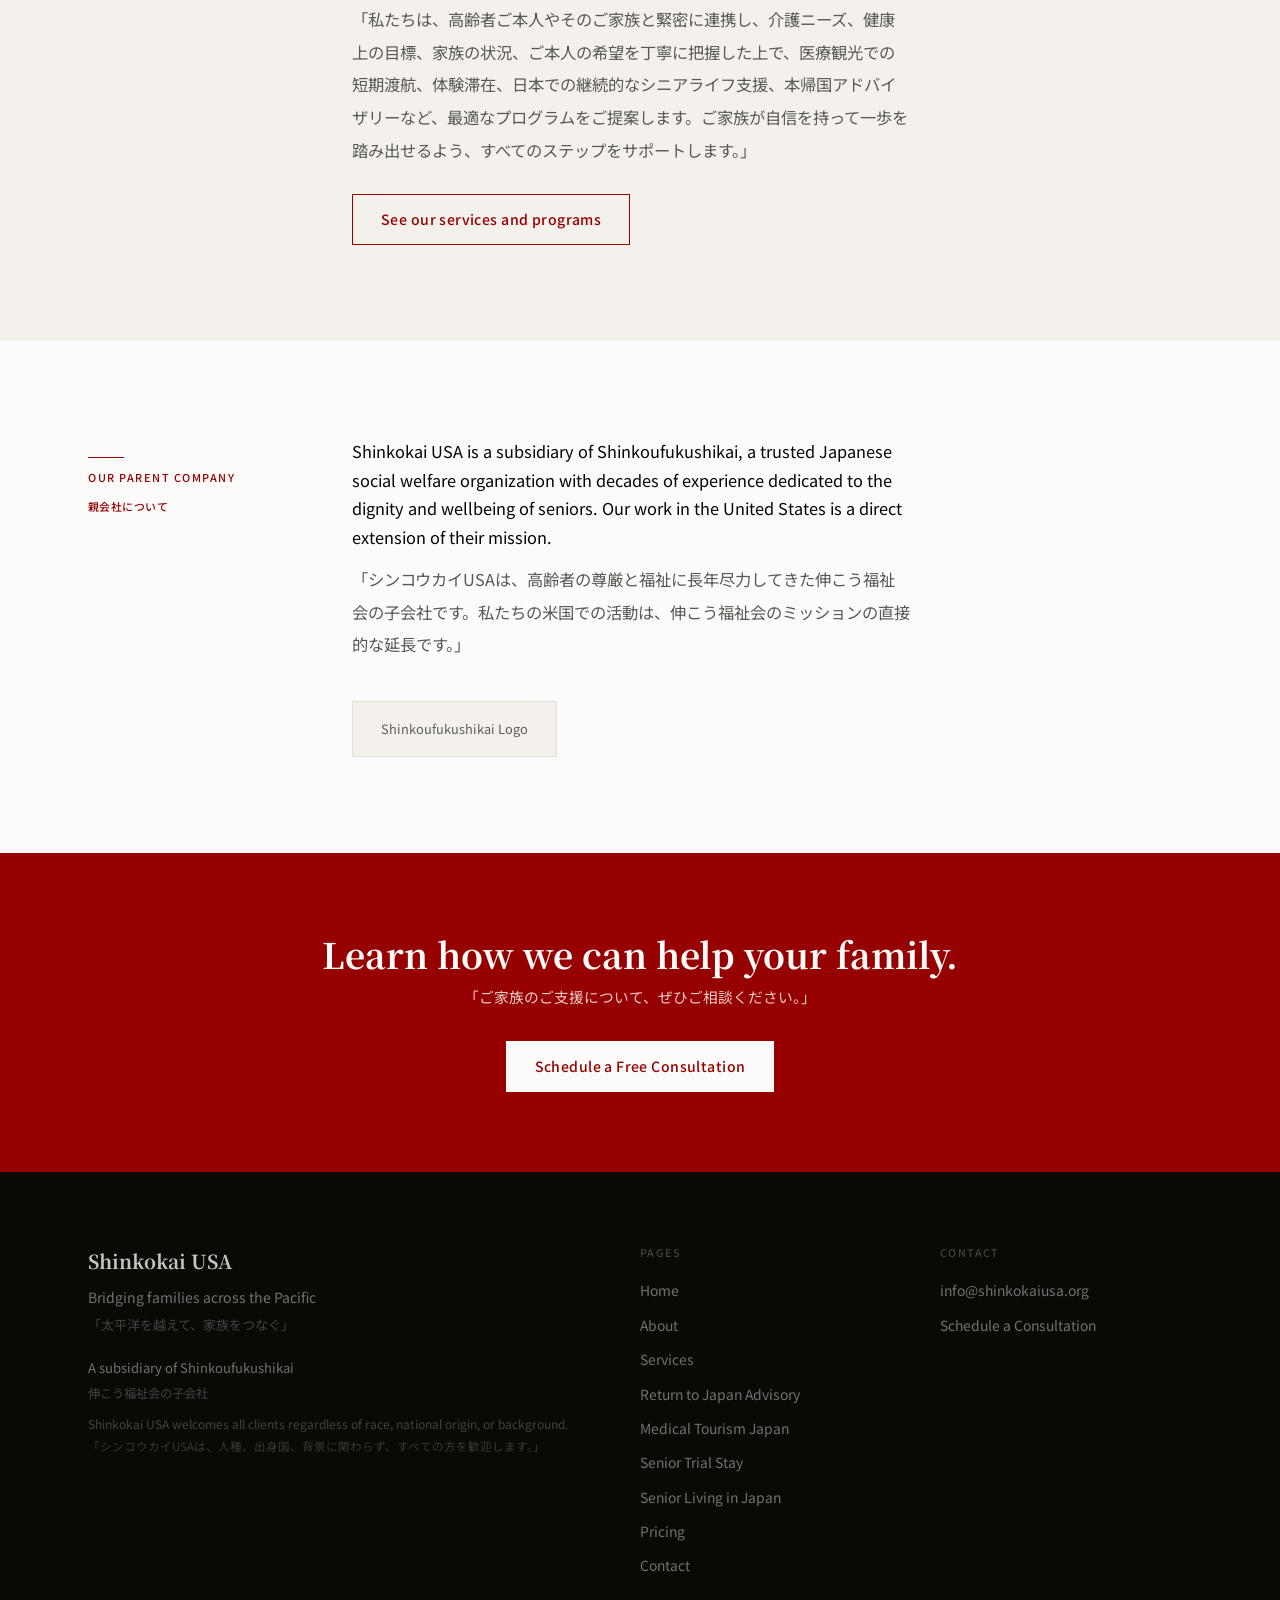
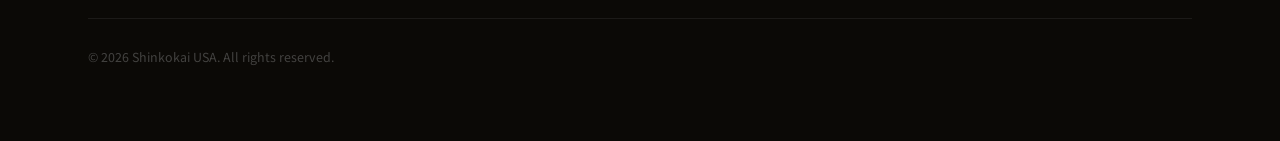
==== commit 08edd2b6: "Advisory-only cleanup, working contact form, metadata, a11y, and 404 page Contact form - Post to For" ====
--- a/about.html
+++ b/about.html
@@ -3,14 +3,42 @@
 <head>
   <meta charset="UTF-8">
   <meta name="viewport" content="width=device-width, initial-scale=1.0">
-  <title>About Us — Shinkokai USA</title>
+  <title>About Us | Shinkokai USA</title>
   <meta name="description" content="Learn about Shinkokai USA's mission to help seniors and their families navigate care, medical access, and life transitions between the United States and Japan. A subsidiary of Shinkoufukushikai.">
+  <!-- Open Graph. og:image asset is PENDING: add images/og-image.png (see images/README.md).
+       Switch og:image to an absolute URL once the shinkokaiusa.org domain is connected. -->
+  <meta property="og:type" content="website">
+  <meta property="og:title" content="About Us | Shinkokai USA">
+  <meta property="og:description" content="Learn about Shinkokai USA's mission to help seniors and their families navigate care, medical access, and life transitions between the United States and Japan. A subsidiary of Shinkoufukushikai.">
+  <meta property="og:locale" content="en_US">
+  <meta property="og:locale:alternate" content="ja_JP">
+  <meta property="og:image" content="images/og-image.png">
+  <!-- Icons: assets PENDING (images/favicon.svg, images/apple-touch-icon.png). -->
+  <link rel="icon" href="images/favicon.svg" type="image/svg+xml">
+  <link rel="apple-touch-icon" href="images/apple-touch-icon.png">
   <link rel="preconnect" href="https://fonts.googleapis.com">
   <link rel="preconnect" href="https://fonts.gstatic.com" crossorigin>
   <link href="https://fonts.googleapis.com/css2?family=Noto+Sans+JP:wght@400;500;700&family=Noto+Serif+JP:wght@400;500;700&display=swap" rel="stylesheet">
   <link rel="stylesheet" href="css/style.css">
+  <!-- Structured data (JSON-LD). No absolute URLs until the custom domain is connected. -->
+  <script type="application/ld+json">
+  {
+    "@context": "https://schema.org",
+    "@type": "Organization",
+    "name": "Shinkokai USA",
+    "alternateName": "シンコウカイUSA",
+    "description": "Shinkokai USA is the US subsidiary of Shinkoufukushikai, offering advisory and consultation services that help seniors and their families navigate care, medical access, and life transitions between the United States and Japan.",
+    "email": "info@shinkokaiusa.org",
+    "parentOrganization": {
+      "@type": "Organization",
+      "name": "Shinkoufukushikai",
+      "alternateName": "伸こう福祉会"
+    }
+  }
+  </script>
 </head>
 <body>
+  <a class="skip-link" href="#main">Skip to main content <span lang="ja">（本文へ移動）</span></a>
 
   <!-- Navigation -->
   <header class="site-header has-bg" id="site-header" role="banner">
@@ -58,7 +86,7 @@
     </nav>
   </header>
 
-  <main>
+  <main id="main" tabindex="-1">
 
     <!-- Page Banner -->
     <section class="page-banner reveal" aria-label="About Shinkokai USA">
@@ -102,7 +130,7 @@
             <span class="label">APPROACH<br><span lang="ja" style="letter-spacing:0.04em;">アプローチ</span></span>
           </div>
           <div class="about-section__body">
-            <p>We work closely with seniors and their families to understand the full picture: care needs, health goals, family circumstances, and personal wishes. From there, we match them with the right program, whether that's a short medical tourism visit, a guided trial stay, ongoing senior living support, or full return-to-Japan advisory. We help families make informed decisions and navigate every step with confidence.</p>
+            <p>We work closely with seniors and their families to understand the full picture: care needs, health goals, family circumstances, and personal wishes. From there, we recommend the program that fits best, whether that's a short medical tourism visit, a guided trial stay, ongoing senior living support, or full return-to-Japan advisory. We help families make informed decisions and navigate every step with confidence.</p>
             <p class="lang-ja" lang="ja">「私たちは、高齢者ご本人やそのご家族と緊密に連携し、介護ニーズ、健康上の目標、家族の状況、ご本人の希望を丁寧に把握した上で、医療観光での短期渡航、体験滞在、日本での継続的なシニアライフ支援、本帰国アドバイザリーなど、最適なプログラムをご提案します。ご家族が自信を持って一歩を踏み出せるよう、すべてのステップをサポートします。」</p>
             <a href="services.html" class="btn btn--outline" style="margin-top:12px;">See our services and programs</a>
           </div>
--- a/css/style.css
+++ b/css/style.css
@@ -59,6 +59,31 @@
 :focus-visible {
   outline: 2px solid var(--crimson);
   outline-offset: 3px;
+}
+
+/* Skip link: visually hidden until it receives keyboard focus */
+.skip-link {
+  position: absolute;
+  top: 12px;
+  left: 12px;
+  z-index: 1000;
+  padding: 10px 18px;
+  background: var(--crimson);
+  color: var(--surface);
+  font-size: 0.88rem;
+  font-weight: 500;
+  transform: translateY(-200%);
+}
+
+.skip-link:focus,
+.skip-link:focus-visible {
+  transform: translateY(0);
+  outline: 2px solid var(--text);
+  outline-offset: 2px;
+}
+
+main:focus {
+  outline: none;
 }
 
 /* === Layout ============================================== */
@@ -372,6 +397,27 @@
   max-width: 56ch;
 }
 
+/* === 404 page ============================================ */
+.not-found {
+  min-height: 60vh;
+  padding-bottom: clamp(64px, 9vw, 112px);
+}
+
+.not-found__links {
+  display: flex;
+  flex-wrap: wrap;
+  gap: 12px;
+  margin-top: 36px;
+}
+
+.not-found__ja {
+  display: block;
+  font-size: 0.75rem;
+  font-weight: 400;
+  opacity: 0.85;
+  margin-top: 2px;
+}
+
 /* === Hero (home) ========================================= */
 .hero {
   min-height: 90vh;
@@ -441,6 +487,46 @@
   color: var(--text-muted);
   max-width: 44ch;
   margin-bottom: 36px;
+}
+
+/* Site motto / verse — placeholder, home hero only. See HTML comment
+   above the markup in index.html before swapping the text. */
+.site-motto {
+  margin: 4px 0 32px;
+  padding-left: 20px;
+  border-left: 2px solid var(--crimson);
+  max-width: 44ch;
+}
+
+.site-motto__en {
+  font-family: var(--font-serif);
+  font-style: italic;
+  font-weight: 500;
+  font-size: clamp(1.05rem, 1.8vw, 1.25rem);
+  line-height: 1.5;
+  color: var(--text);
+  margin-bottom: 6px;
+}
+
+.site-motto__ja {
+  font-family: var(--font-serif);
+  font-style: italic;
+  font-size: 0.92rem;
+  line-height: 1.75;
+  color: var(--text-mid);
+  margin-bottom: 10px;
+  max-width: none;
+}
+
+.site-motto__ref {
+  display: block;
+  font-family: var(--font-sans);
+  font-style: normal;
+  font-size: 0.7rem;
+  font-weight: 500;
+  letter-spacing: 0.1em;
+  text-transform: uppercase;
+  color: var(--crimson);
 }
 
 .hero__actions {
@@ -909,6 +995,72 @@
   margin-inline: auto;
 }
 
+.form-success:focus,
+.form-error-banner:focus {
+  outline: none;
+}
+
+/* Inline field errors (bilingual, filled in by js/main.js) */
+.form-error {
+  margin-top: 6px;
+  font-size: 0.8rem;
+  line-height: 1.5;
+  color: var(--crimson);
+  max-width: none;
+}
+
+.form-error__ja {
+  display: block;
+  font-size: 0.75rem;
+  margin-top: 2px;
+}
+
+.form-input[aria-invalid="true"],
+.form-select[aria-invalid="true"],
+.form-textarea[aria-invalid="true"] {
+  border-color: var(--crimson);
+  box-shadow: inset 0 0 0 1px var(--crimson);
+}
+
+/* Shown when the submission itself fails */
+.form-error-banner {
+  margin-bottom: 24px;
+  padding: 18px 20px;
+  background: var(--crimson-tint);
+  border: 1px solid oklch(87% 0.06 29);
+  font-size: 0.88rem;
+  color: var(--text);
+}
+
+.form-error-banner p {
+  max-width: none;
+}
+
+.form-error-banner__ja {
+  margin-top: 6px;
+  font-size: 0.8rem;
+  line-height: 1.8;
+  color: var(--text-mid);
+}
+
+.form-error-banner a {
+  color: var(--crimson);
+  border-bottom: 1px solid currentColor;
+}
+
+.form-submit-row .btn:disabled {
+  opacity: 0.65;
+  cursor: wait;
+}
+
+.form-honeypot {
+  position: absolute;
+  left: -9999px;
+  width: 1px;
+  height: 1px;
+  overflow: hidden;
+}
+
 /* === Footer ============================================== */
 .site-footer {
   background: var(--footer-bg);
@@ -1324,6 +1476,64 @@
   margin-top: 6px;
   font-size: 0.82rem;
   color: var(--text-muted);
+}
+
+/* Below ~640px, the pricing table becomes a stacked card list instead
+   of a horizontally-scrolling table. Same markup, same order (name,
+   fee, notes) — just re-laid-out. Uses the gap+background hairline
+   technique already used by .program-grid / .other-service-list. */
+@media (max-width: 640px) {
+  .pricing-table-wrap {
+    overflow-x: visible;
+  }
+
+  .pricing-table {
+    min-width: 0;
+    border-top: none;
+  }
+
+  .pricing-table thead {
+    display: none;
+  }
+
+  .pricing-table,
+  .pricing-table tbody {
+    display: block;
+    width: 100%;
+  }
+
+  .pricing-table tbody {
+    display: flex;
+    flex-direction: column;
+    gap: 1px;
+    background: var(--border);
+  }
+
+  .pricing-table tr {
+    display: block;
+    background: var(--surface);
+    padding: clamp(20px, 5vw, 28px) clamp(18px, 4vw, 24px);
+  }
+
+  .pricing-table td {
+    display: block;
+    padding: 0;
+    border-bottom: none;
+  }
+
+  .pricing-table__name {
+    margin-bottom: 14px;
+  }
+
+  .pricing-table__fee {
+    display: block;
+    font-size: 1.15rem;
+    margin-bottom: 10px;
+  }
+
+  .pricing-table__notes {
+    max-width: none;
+  }
 }
 
 /* === Webinars & Education (compact) ======================= */
